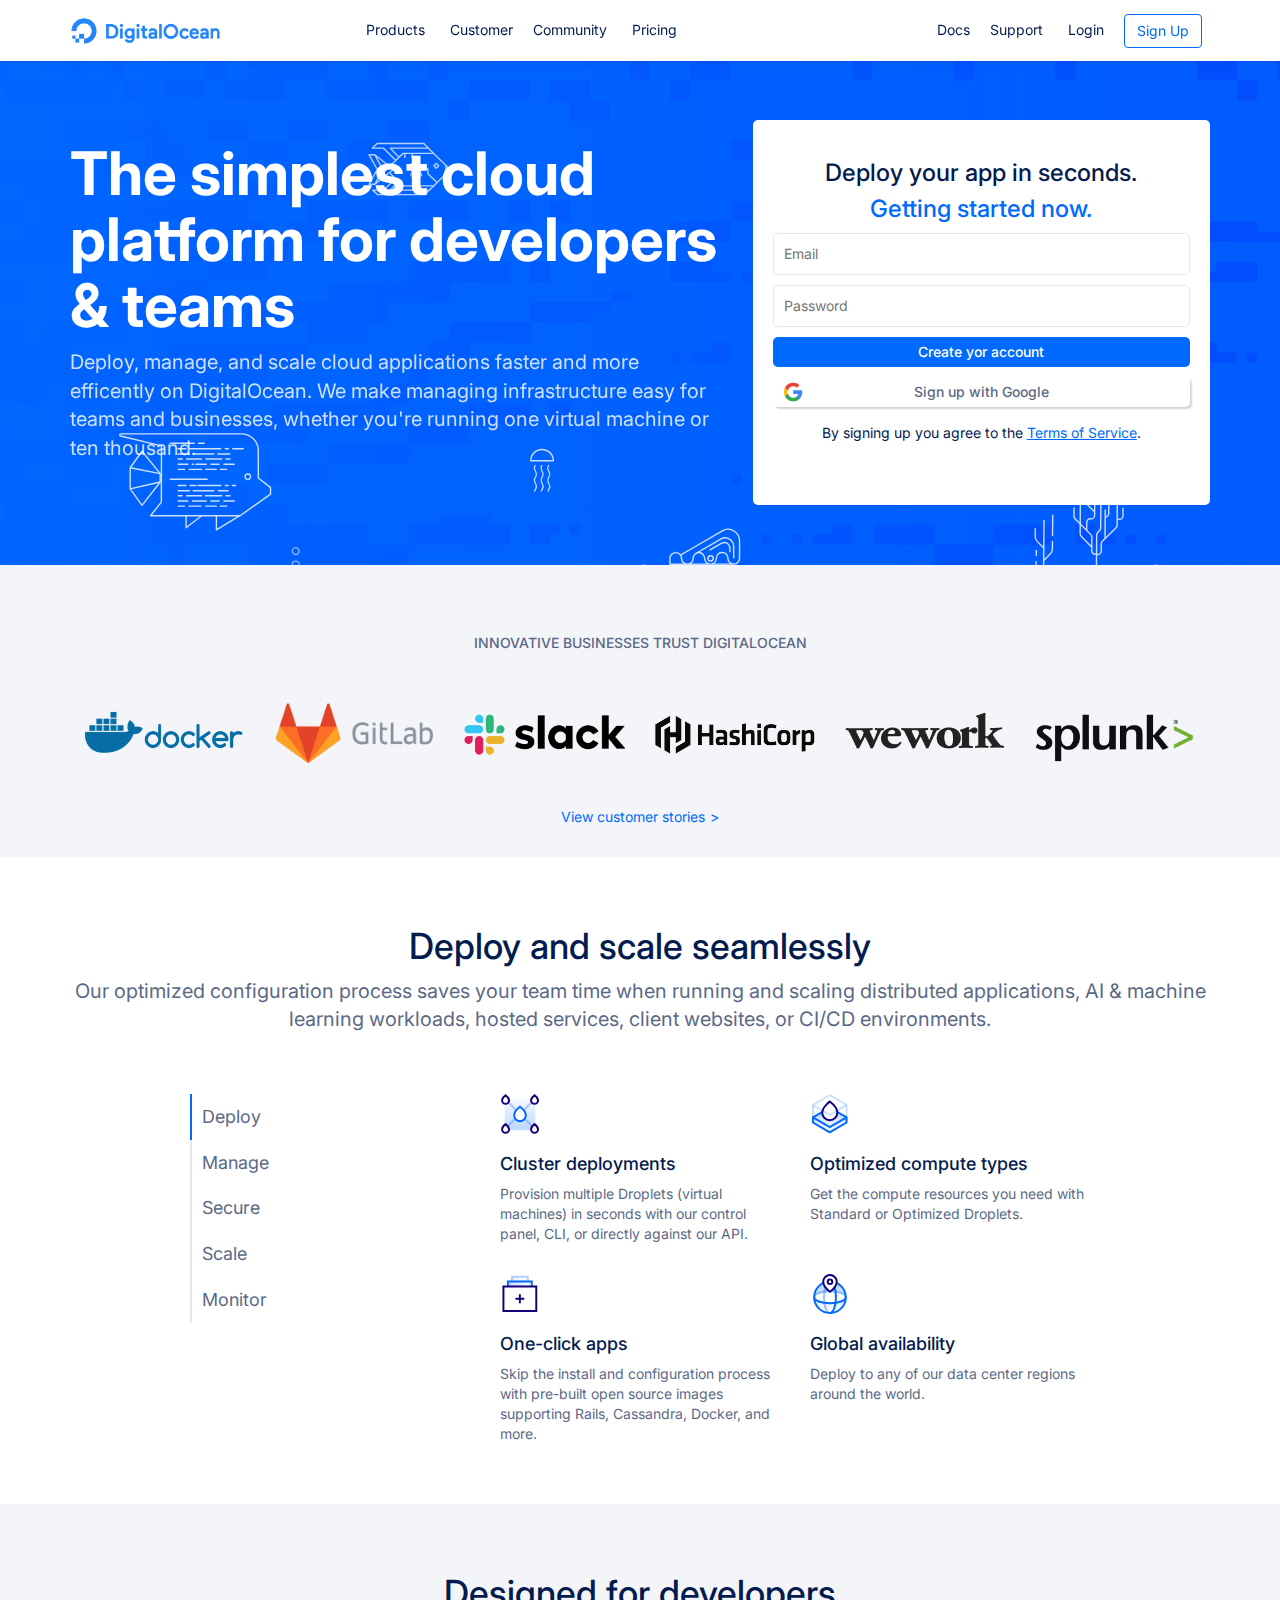
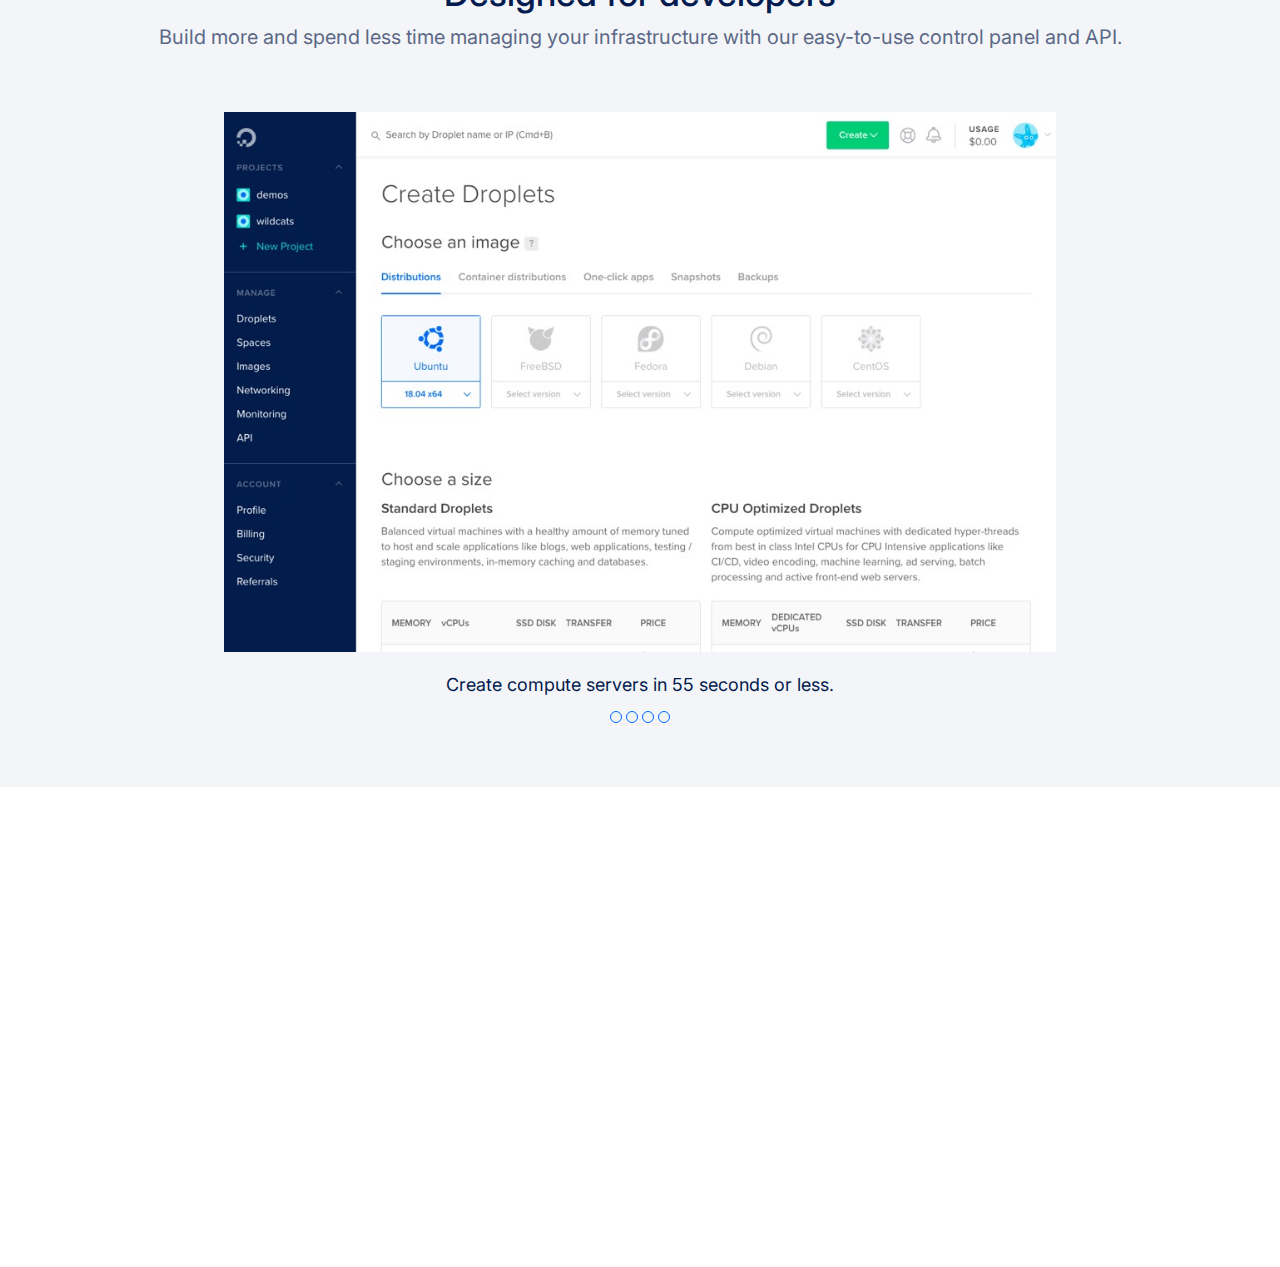
==== index.html @ 786ddce5 "preview section" ====
<!DOCTYPE html>
<html lang="en">
<head>
    <meta charset="UTF-8">
    <meta name="viewport" content="width=device-width, initial-scale=1.0">
    <title>DigitalOcean</title>
    <!-- google font -->
    <link rel="preconnect" href="https://fonts.gstatic.com">
    <link href="https://fonts.googleapis.com/css2?family=Inter:wght@300;400;500;700&display=swap" rel="stylesheet">
    <!-- /google font -->

    <!-- fontawesome -->
    <link rel="stylesheet" href="https://cdnjs.cloudflare.com/ajax/libs/font-awesome/5.15.2/css/all.min.css" integrity="sha512-HK5fgLBL+xu6dm/Ii3z4xhlSUyZgTT9tuc/hSrtw6uzJOvgRr2a9jyxxT1ely+B+xFAmJKVSTbpM/CuL7qxO8w==" crossorigin="anonymous" />
    <!-- /fontawesome -->

    <!-- bootstrap -->
    <link rel="stylesheet" href="https://maxcdn.bootstrapcdn.com/bootstrap/3.3.7/css/bootstrap.min.css" integrity="sha384-BVYiiSIFeK1dGmJRAkycuHAHRg32OmUcww7on3RYdg4Va+PmSTsz/K68vbdEjh4u" crossorigin="anonymous">
    <!-- /bootstrap -->

    <!-- style -->
    <link rel="stylesheet" href="css/style.css">
    <!-- /style -->
</head>
<body >
    <header>
        <div class="container">
            <div class="row">
                <!-- header logo -->
                <div class="col-xs-6 col-md-3">
                    <a href="#"><img id="header__logo" src="img/logo.png" alt="DigitalOcean Logo"></a>
                </div>
                <!-- /header logo -->
                <!-- header__nav--right -->
                <div class="col-xs-6 col-md-9 clearfix">
                    <div class="header__r--r">
                        <nav class="header__nav">
                            <ul class="list-inline">
                                <li><a href="#">Products<i class="fas fa-chevron-down"></i></a></li>
                                <li><a href="#">Customer</a></li>
                                <li><a href="#">Community<i class="fas fa-chevron-down"></i></a></li>
                                <li><a href="#">Pricing</a></li>
                            </ul>
                        </nav>
                    </div>
                    <!-- /header__nav--right--left -->
                    <!-- header__nav--right--right -->
                    <div class="header__r--l">
                        <nav class="header__nav">
                            <ul class="list-inline">
                                <li><a href="#">Docs</a></li>
                                <li><a href="#">Support<i class="fas fa-chevron-down"></i></a></li>
                                <li><a href="#">Login</a></li>
                                <li><a href="#" class="btn btn--bordered">Sign Up</a></li>
                            </ul>
                        </nav>
                        <button id="btn--menu" class="btn btn--bordered"><i class="fas fa-bars"></i></button>
                    </div>
                    <!-- /header__nav--right--right -->
                    
                </div>
            </div>
        </div>

    </header>

    <main>
        <section id="hero">
            <div class="container">
                <div class="row">
                    <div class="col-xs-12 col-sm-7">
                        <div class="hero__heading">
                            <h1>The simplest cloud platform for developers & teams</h1>
                            <p>Deploy, manage, and scale cloud applications faster and more efficently on DigitalOcean. We make managing infrastructure easy for teams and businesses, whether you're running one virtual machine or ten thousand.</p>
                        </div>
                    </div>
                    <div class="col-xs-12 col-sm-5">
                        <div class="login__box text-center">
                            <h3>Deploy your app in seconds.</h3>
                            <h3 class="color--secondary">Getting started now.</h3>
                            <form class="login__form">
                                <div class="form-group">
                                    <label for="email" class="sr-only">Insert your email</label>
                                    <input type="email" id="email" placeholder="Email" class="login__text">
                                </div>
                                <div class="form-group">
                                    <label for="password" class="sr-only">Insert your password</label>
                                    <input type="password" id="password" placeholder="Password" class="login__text">
                                </div>
                                <div class="form-group">
                                    <label for="create-account" class="sr-only">Create yor account</label>
                                    <input type="submit" id="create-account" value="Create yor account" class="login__btn btn--primary">
                                </div>
                                <div class="form-group">
                                    <label for="sso-google" class="sr-only">Sign up with Google</label>
                                    <input type="button" id="sso-google" value="Sign up with Google" class="login__btn">
                                </div>
                            </form>
                            <p><small>By signing up you agree to the <a href="">Terms of Service</a>.</small></p>
                        </div>

                    </div>
                </div>
            </div>

        </section>
        <section id="partners" class="bg--secondary">
            <div class="container">
                <div class="row">
                    <div class="col-xs-12 text-center">
                        <h5>innovative businesses trust DigitalOcean</h5>
                        <img class="partners__logo" src="img/partner/docker.svg" alt="Docker Partner Logo">
                        <img class="partners__logo" src="img/partner/gitlab.svg" alt="GitLab Partner Logo">
                        <img class="partners__logo" src="img/partner/slack.svg" alt="Slack Partner Logo">
                        <img class="partners__logo" src="img/partner/hashicorp.svg" alt="HashiCorp Partner Logo">
                        <img class="partners__logo" src="img/partner/wework.svg" alt="WeWork Partner Logo">
                        <img class="partners__logo" src="img/partner/splunk.svg" alt="Splunk Partner Logo">
                        <a class="link--arrow" href="#">View customer stories</a>
                    </div>
                </div>
            </div>

        </section>
        <section id="feat1">
            <div class="container">
                <div class="row">
                    <!-- feat1_heading -->
                    <div class="col-xs-12">
                        <h2>Deploy and scale seamlessly</h2>
                        <p>Our optimized configuration process saves your team time when running and scaling distributed applications, AI & machine learning workloads, hosted services, client websites, or CI/CD environments.</p>
                    </div>
                    <!-- /feat1_heading -->
                    <div class="col-xs-12">
                        <!-- container__small -->
                        <div class="container__small">
                            <div class="row">
                                <!-- feat__list -->
                                <div class="col-xs-12 col-sm-4">
                                    <div class="feat__nav mg__b--30">
                                        <button class="feat__nav__btn active">Deploy</button>
                                        <button class="feat__nav__btn">Manage</button>
                                        <button class="feat__nav__btn">Secure</button>
                                        <button class="feat__nav__btn">Scale</button>
                                        <button class="feat__nav__btn">Monitor</button>
                                    </div>
                                </div>
                                <!-- /feat__list -->
                                <!-- feat__icons -->
                                <div class="col-xs-12 col-sm-8">
                                    <div class="row">
                                        <div class="col-xs-12 col-sm-6 feat__items">
                                            <img src="img/icons/cluster-deploy.svg" alt="cluster-deploy feature">
                                            <h4>Cluster deployments</h4>
                                            <p>Provision multiple Droplets (virtual machines) in seconds with our control panel, CLI, or directly against our API.</p>
                                        </div>
                                        <div class="col-xs-12 col-sm-6 feat__items">
                                            <img src="img/icons/optimized-compute.svg" alt="optimized-compute feature">
                                            <h4>Optimized compute types</h4>
                                            <p>Get the compute resources you need with Standard or Optimized Droplets.</p>
                                        </div>
                                    </div>
                                    <div class="row">
                                        <div class="col-xs-12 col-sm-6 feat__items">
                                            <img src="img/icons/one-click.svg" alt="one-click feature">
                                            <h4>One-click apps</h4>
                                            <p>Skip the install and configuration process with pre-built open source images supporting Rails, Cassandra, Docker, and more.</p>
                                        </div>
                                        <div class="col-xs-12 col-sm-6 feat__items">
                                            <img src="img/icons/global.svg" alt="globe feature">
                                            <h4>Global availability</h4>
                                            <p>Deploy to any of our data center regions around the world.</p>
                                        </div>
                                       
                                    </div>
                                </div>
                                <!-- /feat__icons -->
                            </div>
                        </div>
                        <!-- /container__small -->
                    </div>
                </div>
            </div>
        </section>
        <section id="preview" class="bg--secondary">
            <div class="container">
                <div class="row">
                    <div class="col-xs-12">
                        <h2>Designed for developers</h2>
                        <p>Build more and spend less time managing your infrastructure with our easy-to-use control panel and API.</p>
                    </div>
                </div>
                <div class="row carousel text-center">
                    <div class="col-xs-offset-1 col-xs-10">
                        <button class="carousel__arrow"><i class="fas fa-chevron-left"></i></button>
                        <div class="carousel__wrapper">
                            <img src="img/screenshot-create-droplet-12336b41.jpg" alt="">
                            <p>Create compute servers in 55 seconds or less.</p>
                        </div>
                        <button class="carousel__arrow"><i class="fas fa-chevron-right"></i></button>
                    </div>
                    <div class="col-xs-12">
                        <button class="carousel__bullet btn--bordered"></button>
                        <button class="carousel__bullet btn--bordered"></button>
                        <button class="carousel__bullet btn--bordered"></button>
                        <button class="carousel__bullet btn--bordered"></button>
                    </div>
                </div>
            </div>

        </section>
        <section id="feat2">

        </section>
        <section id="where">

        </section> 
        <section id="reviews">

        </section> 
        <section id="get-started">

        </section> 
    </main>
    <footer>
        <!-- footer left -->
        <!-- footer right -->
    </footer>
</body>
</html>
---- css/style.css ----
body {
    font-family: 'Inter', sans-serif;    padding-top: 60px;
}

.debug * {
    background-color: rgba(255, 0, 0, 0.1);
}

/* mix */
.list-inline {
    margin-bottom: 0;
}
.color--secondary {
    color: #006aff;
}

.bg--secondary {
    background-color: #f3f5f9;
}

.container__small {
    max-width: 900px;
    margin: 0 auto;
}

/* /mix */

/* helper class */
.mg__b--30 {
    margin-bottom: 30px;
}
/* /helper class */


/* typo */
h1 {
    color: #fff;
    font-size: 40px;
    font-weight: 700;
}
h2, h3, h4 {
    color: #031b4e;
    margin: 10px 0;
}
h2 {
    text-align: center;
    font-weight: 500;
    font-size: 36px;
}
h3, h4 {
    font-weight: 500;
}
h4 {

}
h5 {
    color: #5b6987;
    text-transform: uppercase;
    font-weight: 500;
    font-size: 14px;
    text-align: center;
}
p {
    font-size: 20px;
    color: #5b6987;
    font-weight: 400;
    margin-bottom: 30px;
}

p > small {
    color: #031b4e;
    font-size: 14px;
}

h2 + p {
    margin-bottom: 60px;
    text-align: center;
}
/* /typo */

/* buttons */
.btn--bordered, .header__nav .btn--bordered {
    background-color: #fff;
    border: 1px solid #006aff;
    color: #006aff;
}
.btn { 
    background-color: #fff;
}
.btn--bordered:hover, 
.header__nav .btn--bordered:hover,
.btn--primary {
    background-color: #006aff;
    color: #fff;
}

button:focus {
    outline: none;
}
/* buttons */


/* header */
header {
    line-height: 60px;
    position: fixed;
    top: 0;
    right: 0;
    left: 0;
    background-color: #fff;
    box-shadow: 0px 2px 4px rgba(3, 27, 78, 0.1);
    z-index: 999;
}

#header__logo {
    max-height: 28px;
}

.header__r--r {
    float: left;
}
.header__r--l {
    float: right;
}

.header__nav {
    display: none;
}
.header__nav li {
    margin: 0 3px;
}

.header__nav a {
    color: #031b4e;
}
.header__nav a:hover {
    color: #006aff;
    text-decoration: none;
}

.header__nav a i {
    padding-left: 5px;
    font-size: 10px;
}

#btn--menu {
    border: none;
}

/* header responsive */
/* ---- from medium devices / desktops ----  */
@media screen and (min-width:992px) {
    .header__nav {
        display: block;
    }

    #btn--menu {
        display: none;
    } 
}
/* /---- from medium devices / desktops ----  */
/* /header responsive */
/* header */

/* main */
section {
    padding: 60px 0;
}

section a, section a:hover {
    color: #006aff;

}

section a:hover {
    text-decoration: none;
    border-bottom: 1px solid #006aff;
}

a.link--arrow:after {
    content: ">";
    padding-left: 5px;
}


/* hero */
#hero {
    background-image: url("../img/bg-hero.svg");
    width: 100%;
    background-size: cover;
    background-repeat: no-repeat;
    background-position: 65%;
}

/* hero__heading */
.hero__heading p {
    color: #fff;
    opacity: .8;
}
/* /hero__heading */
/* login form */
.login__box {
    background-color: #fff;
    border-radius: 5px;
    padding: 30px 20px;
}

.login__box h3 span {
    color: #006aff;
    padding-top: 20px;
}

.login__form .form-group {
    margin-bottom: 10px;
}

.login__form input {
    width: 100%;
    border-radius: 5px;
}
.login__text {
    border: 1px solid #e5e8ed;
    padding: 10px;
}
.login__btn {
    padding: 5px 10px;
    border: none;
    font-weight: 500;
}

#sso-google {
    box-shadow: 2px 2px 2px #d3d3d3;
    background-color: #fff;
    color: #5b6987;
    background-image: url("../img/google-icon.png");
    background-size: 20px;
    background-repeat: no-repeat;
    background-position: 10px;
}
.login__box p {
    color: #031b4e;
}
.login__box a {
    text-decoration: underline;
}
/* login form */

/* hero responsive */
/* ---- from small devices / tablets ----  */
@media screen and (min-width:768px) {
    #hero {
        background-position: 67%;
    }
}
/* /---- from small devices / tablets ----  */

/* ---- from medium devices / desktops ----  */
@media screen and (min-width:992px) {
    h1 {
        font-size: 60px;
    }

    #hero {
        background-position: center;
    }
}
/* /---- from medium devices / desktops ----  */
/* /hero responsive */
/* /hero */

/* partners */
#partners {
    padding-bottom: 30px;
}

.partners__logo {
    margin: 10px;
}

/* partners responsive */
/* ---- from extra-small devices / smartphone ----  */
@media screen and (max-width:768px) {
    .partners__logo {
        width: calc((100% / 2) - 24px);
    }
}
/* /---- from extra-small devices / smartphone ----  */

/* ---- from small devices / tablets ----  */
@media screen and (min-width:768px) {
    .partners__logo {
        width: calc((100% / 3) - 24px);
    }
}
/* /---- from small devices / tablets ----  */

/* ---- from medium devices / desktops ----  */
@media screen and (min-width:992px) {
    .partners__logo {
        width: calc((100% / 6) - 24px);
    }
}
/* /---- from medium devices / desktops ----  */
/* /partners responsive */
/* /partners */

/* feat1 */
#feat1 {
    padding-bottom: 30px;
}
.feat__nav__btn  {
   display: block;
   border: none;
   border-left: 2px solid #e5e8ed;
   color: #5b6987;
   padding: 10px 10px;
   font-size: 18px;
   background-color: #fff;
}

.feat__nav__btn:focus {
    outline: none;
}
.feat__nav__btn:hover, 
.feat__nav__btn:active,
.feat__nav__btn.active {
    border-color: #006aff;
    border-width: 2px;
}

.feat__items img {
    height: 40px;
    margin-bottom: 10px;
}
.feat__items p {
    font-size: 14px;
}
/* /feat1 */

/* preview */
.carousel__wrapper {
    display: inline-block;
    vertical-align: middle;
}
.carousel__arrow:hover {
    opacity: 1;
}

.carousel__wrapper {
    width: 100%;
}
.carousel__wrapper img {
    max-height: 540px;
    max-width: 100%;
    margin-bottom: 20px;
}
.carousel__wrapper p {
    color: #031b4e;
    font-size: 16px;
    margin-bottom: 10px;
}


.carousel__arrow {
    display: none;
    width: 30px;
    padding: 0;
    font-size: 30px;
    border: none;
    color: #031b4e;
    background-color: transparent;
    opacity: .6;
}

.carousel__bullet {
    width: 12px;
    height: 12px;
    border-radius: 50%;
    padding: 0;
    background-color: transparent;
}

/* preview responsive */
/* ---- from small devices / tablets ----  */
@media screen and (min-width:768px) {
    .carousel__arrow {
        display: inline-block;
    }

    .carousel__wrapper {
        padding: 0 20px;
        width: calc(100% - 68px);
    }
    .carousel__wrapper p {
        font-size: 18px;
    }
    
}
/* /---- from small devices / tablets ----  */
/* /preview responsive */



/* /preview */











/* /main */
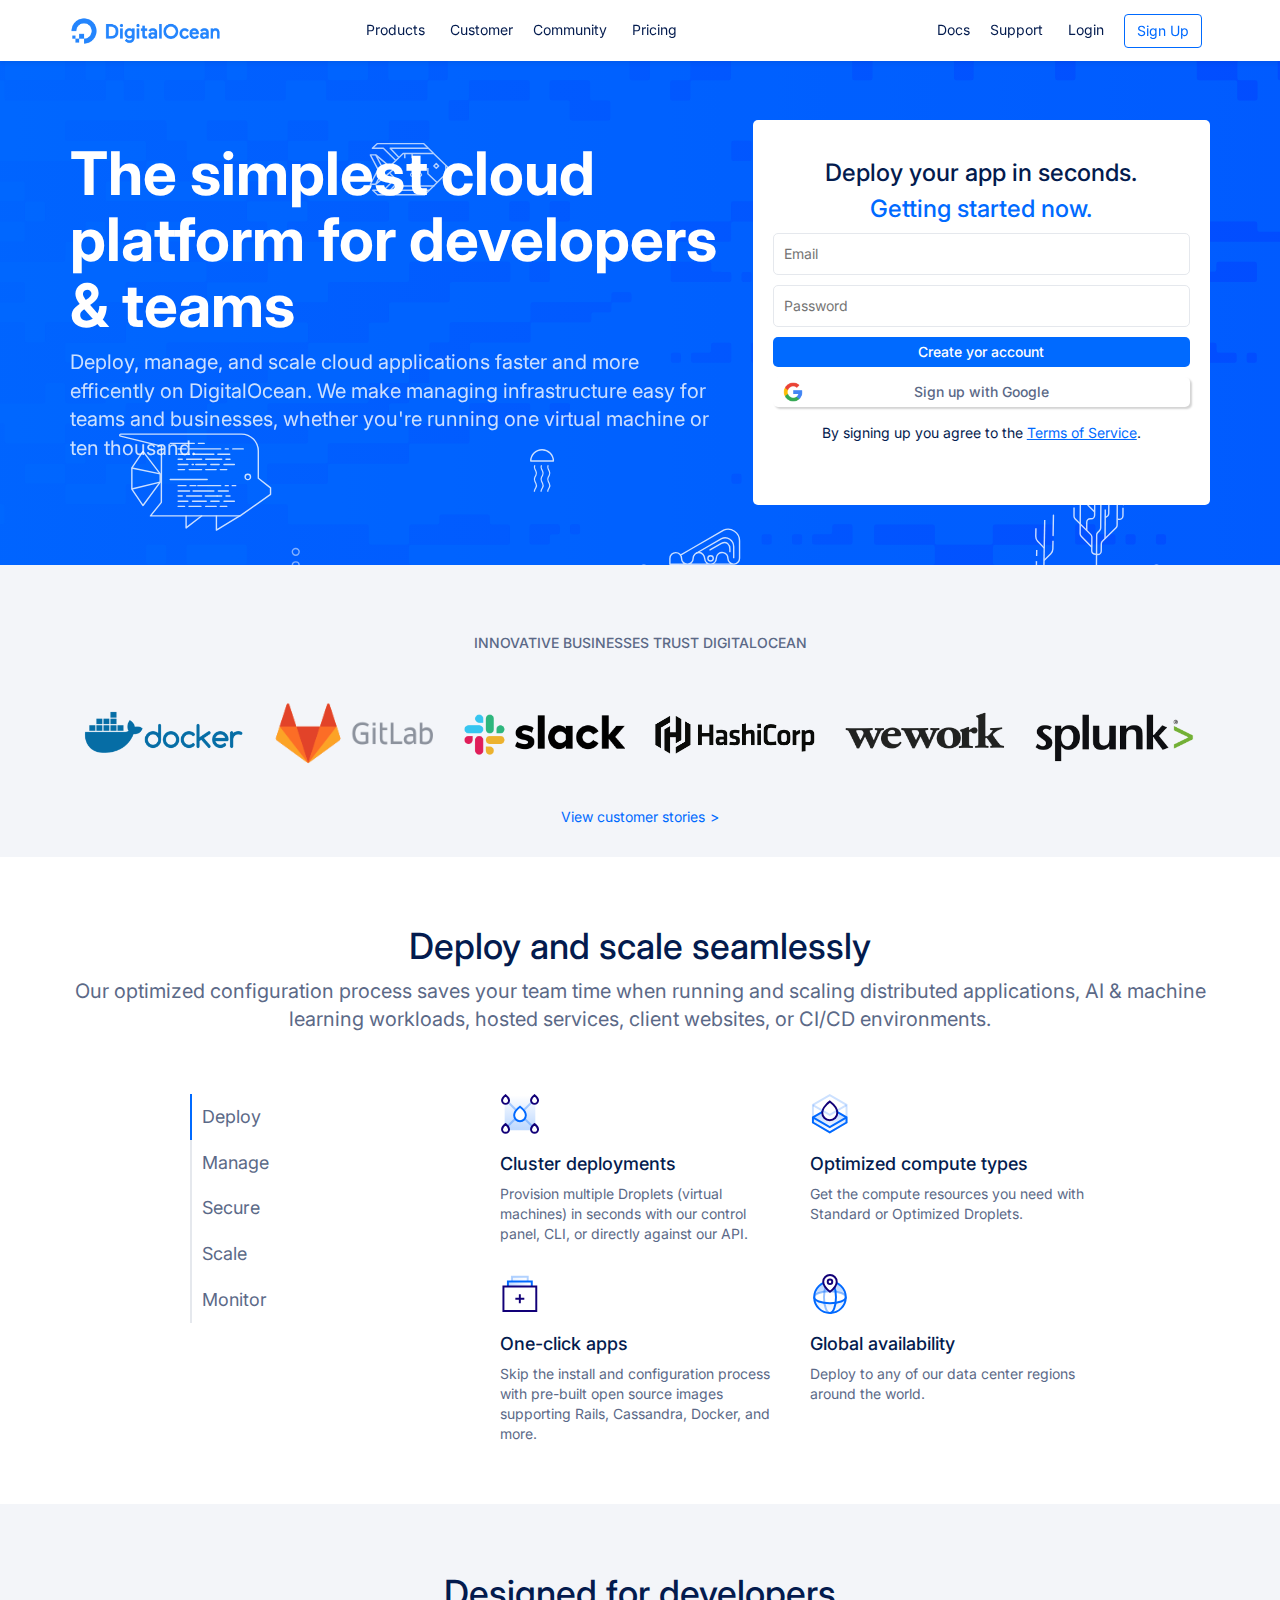
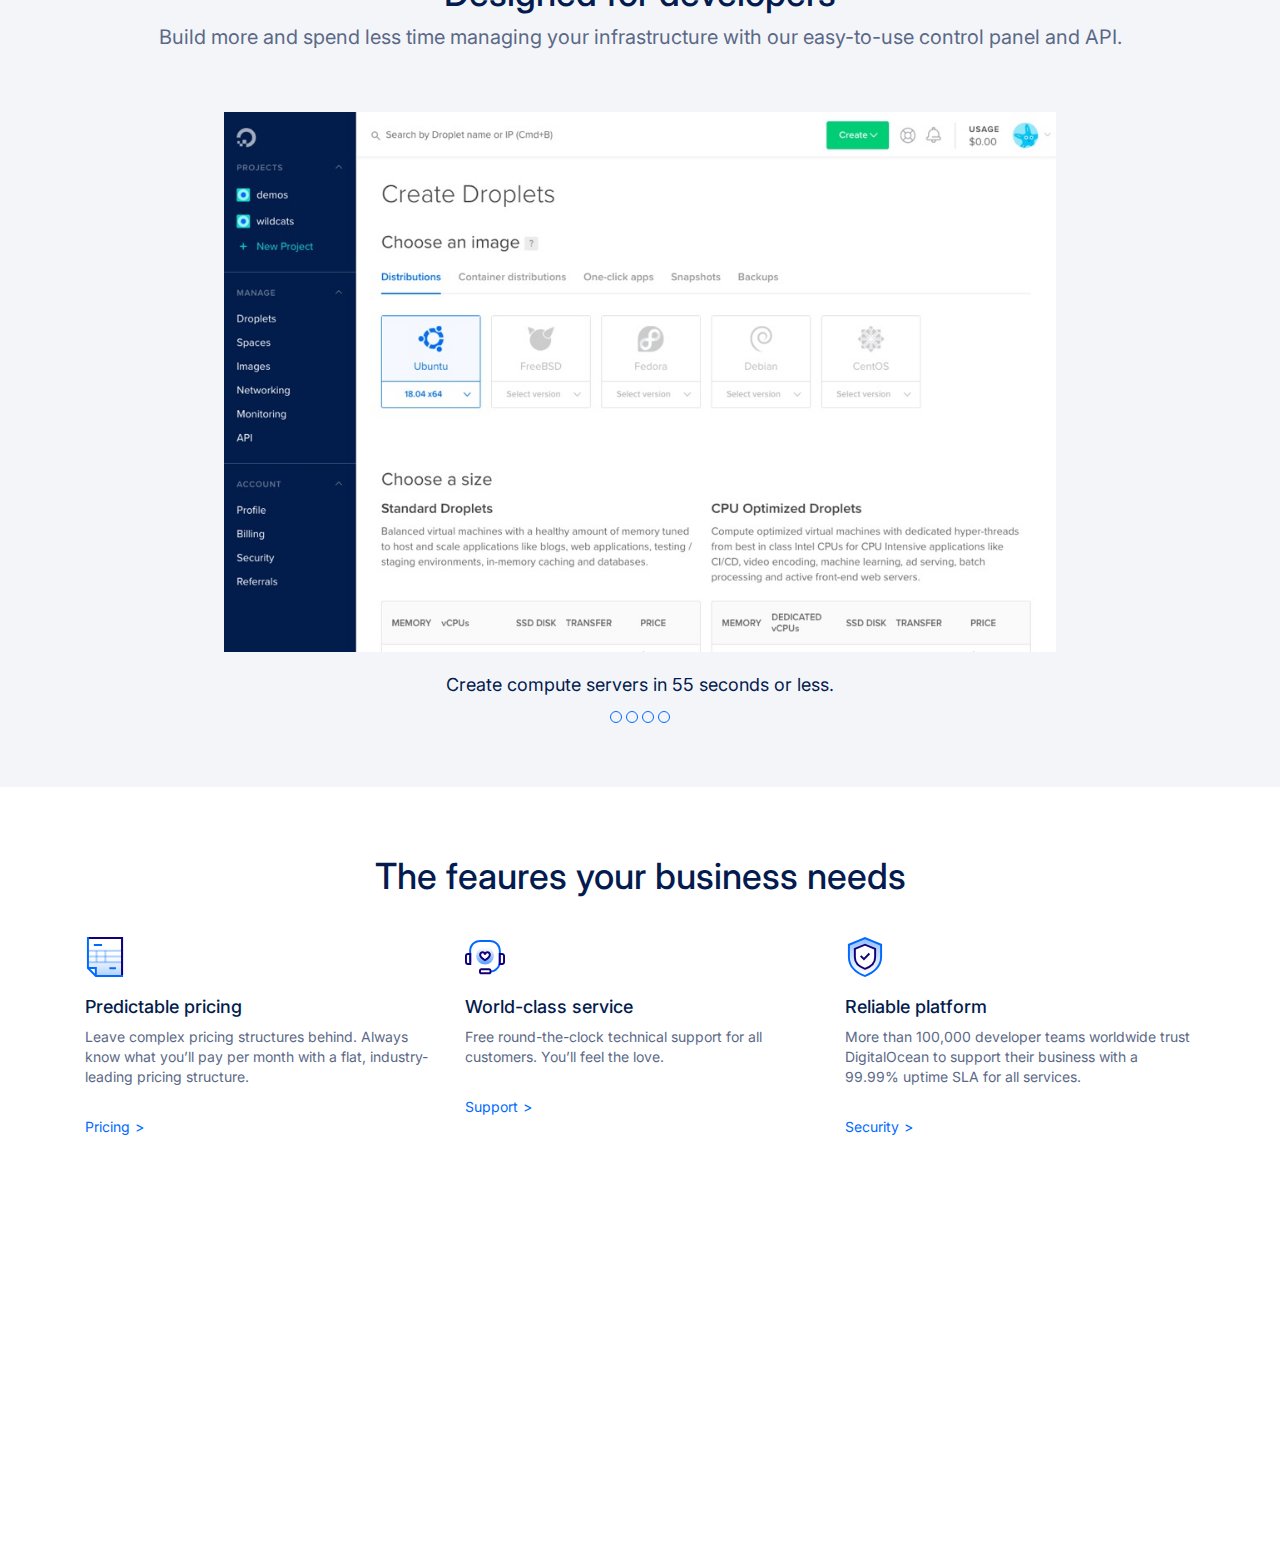
==== commit 0efc95c1: "feat2 section" ====
--- a/index.html
+++ b/index.html
@@ -207,7 +207,33 @@
             </div>
 
         </section>
-        <section id="feat2">
+        <section id="feat2" class="">
+            <div class="container">
+                <div class="row">
+                    <div class="col-xs-12">
+                        <h2>The feaures your business needs</h2>
+                        <div class="col-xs-12 col-sm-4 feat__items">
+                            <img src="img/icons/pred-pricing.svg" alt="predictable pricing feature">
+                            <h4>Predictable pricing</h4>
+                            <p>Leave complex pricing structures behind. Always know what you’ll pay per month with a flat, industry-leading pricing structure.</p>
+                            <a class="link--arrow" href="#">Pricing</a>
+                        </div>
+                        <div class="col-xs-12 col-sm-4 feat__items">
+                            <img src="img/icons/world-class.svg" alt="world class feature">
+                            <h4>World-class service</h4>
+                            <p>Free round-the-clock technical support for all customers. You’ll feel the love.</p>
+                            <a class="link--arrow" href="#">Support</a>
+                        </div>
+                        <div class="col-xs-12 col-sm-4 feat__items">
+                            <img src="img/icons/reliable-platform.svg" alt="reliable-platform feature">
+                            <h4>Reliable platform</h4>
+                            <p>More than 100,000 developer teams worldwide trust DigitalOcean to support their business with a 99.99% uptime SLA for all services.</p>
+                            <a class="link--arrow" href="#">Security</a>
+                        </div>
+                        
+                    </div>
+                </div>
+            </div>
 
         </section>
         <section id="where">
--- a/css/style.css
+++ b/css/style.css
@@ -394,15 +394,18 @@
     .carousel__wrapper p {
         font-size: 18px;
     }
-    
 }
 /* /---- from small devices / tablets ----  */
 /* /preview responsive */
-
-
-
 /* /preview */
 
+/* feat2 */
+#feat2 .feat__items {
+    margin-top: 30px;
+}
+/* /feat2 */
+
+
 
 
 
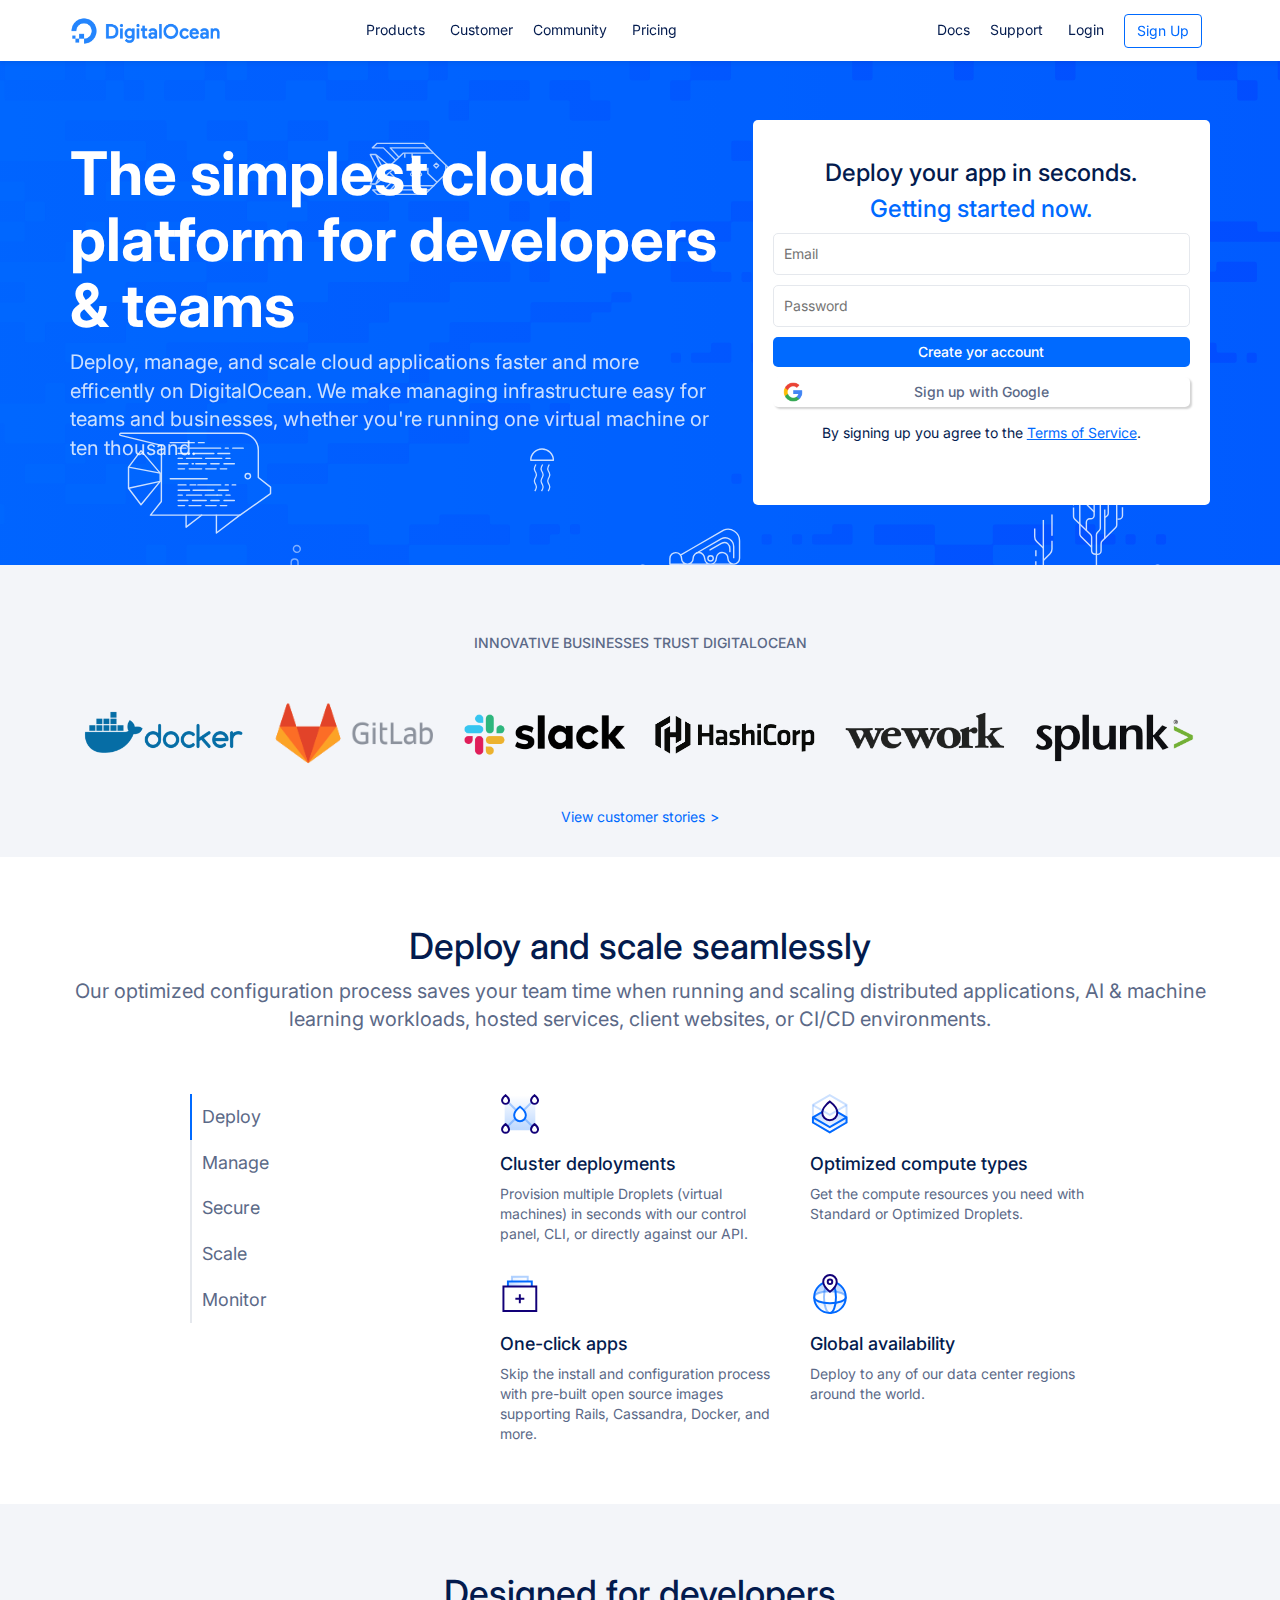
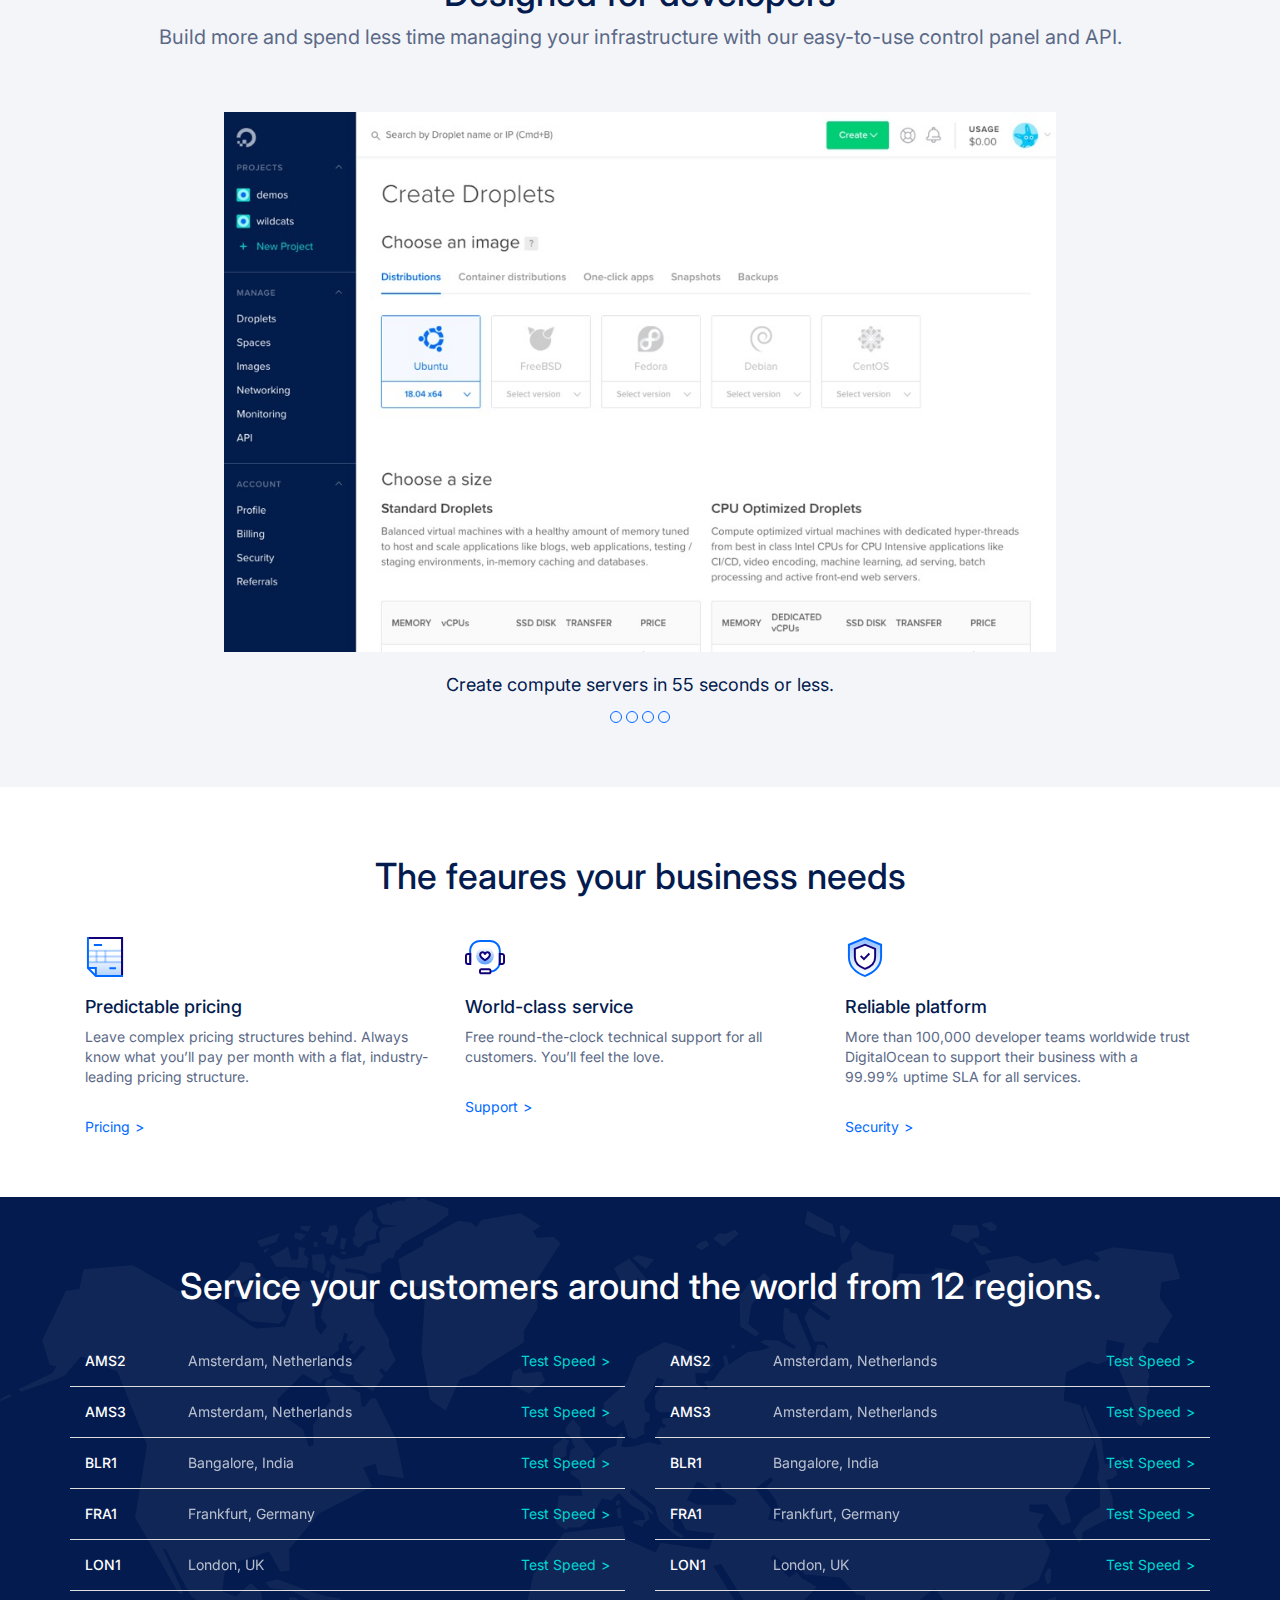
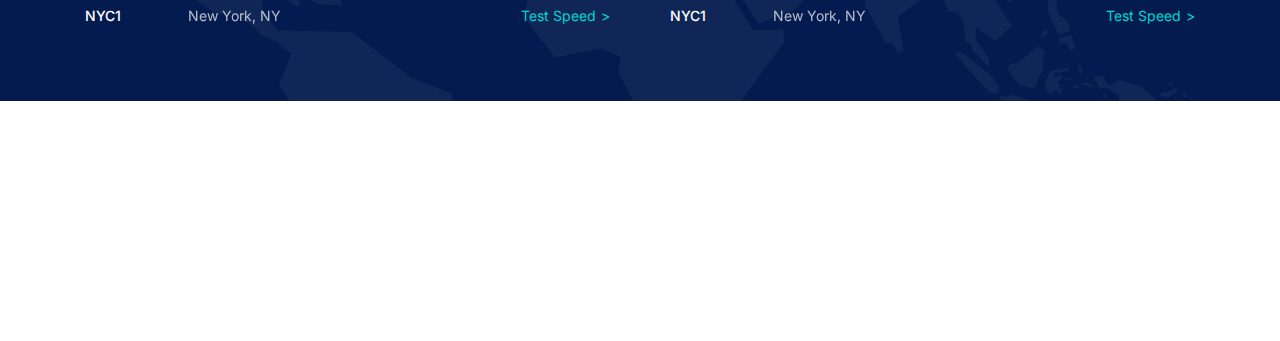
==== commit db2749d4: "where section" ====
--- a/index.html
+++ b/index.html
@@ -207,7 +207,7 @@
             </div>
 
         </section>
-        <section id="feat2" class="">
+        <section id="feat2">
             <div class="container">
                 <div class="row">
                     <div class="col-xs-12">
@@ -236,7 +236,82 @@
             </div>
 
         </section>
-        <section id="where">
+        <section id="where" class="bg--primary">
+            <div class="container">
+                <div class="row">
+                    <div class="col-xs-12">
+                        <h2 class="mg__b--30">Service your customers around the world from 12 regions.</h2>
+                    </div>
+                    <div class="col-xs-12 col-sm-offset-1 col-sm-10 col-md-offset-0 col-md-6">
+                        <table class="table table--left">
+                            <tr>
+                                <td>AMS2</td>
+                                <td>Amsterdam, Netherlands</td>
+                                <td><a href="#" class="link--arrow">Test Speed</a></td>
+                            </tr>
+                            <tr>
+                                <td>AMS3</td>
+                                <td>Amsterdam, Netherlands</td>
+                                <td><a href="#" class="link--arrow">Test Speed</a></td>
+                            </tr>
+                            <tr>
+                                <td>BLR1</td>
+                                <td>Bangalore, India</td>
+                                <td><a href="#" class="link--arrow">Test Speed</a></td>
+                            </tr>
+                            <tr>
+                                <td>FRA1</td>
+                                <td>Frankfurt, Germany</td>
+                                <td><a href="#" class="link--arrow">Test Speed</a></td>
+                            </tr>
+                            <tr>
+                                <td>LON1</td>
+                                <td>London, UK</td>
+                                <td><a href="#" class="link--arrow">Test Speed</a></td>
+                            </tr>
+                            <tr>
+                                <td>NYC1</td>
+                                <td>New York, NY</td>
+                                <td><a href="#" class="link--arrow">Test Speed</a></td>
+                            </tr>
+                        </table>
+                    </div>
+                    <div class="col-xs-12 col-sm-offset-1 col-sm-10 col-md-offset-0 col-md-6">
+                        <table class="table">
+                            <tr>
+                                <td>AMS2</td>
+                                <td>Amsterdam, Netherlands</td>
+                                <td><a href="#" class="link--arrow">Test Speed</a></td>
+                            </tr>
+                            <tr>
+                                <td>AMS3</td>
+                                <td>Amsterdam, Netherlands</td>
+                                <td><a href="#" class="link--arrow">Test Speed</a></td>
+                            </tr>
+                            <tr>
+                                <td>BLR1</td>
+                                <td>Bangalore, India</td>
+                                <td><a href="#" class="link--arrow">Test Speed</a></td>
+                            </tr>
+                            <tr>
+                                <td>FRA1</td>
+                                <td>Frankfurt, Germany</td>
+                                <td><a href="#" class="link--arrow">Test Speed</a></td>
+                            </tr>
+                            <tr>
+                                <td>LON1</td>
+                                <td>London, UK</td>
+                                <td><a href="#" class="link--arrow">Test Speed</a></td>
+                            </tr>
+                            <tr>
+                                <td>NYC1</td>
+                                <td>New York, NY</td>
+                                <td><a href="#" class="link--arrow">Test Speed</a></td>
+                            </tr>
+                        </table>
+                    </div>   
+                </div>
+            </div>
 
         </section> 
         <section id="reviews">
--- a/css/style.css
+++ b/css/style.css
@@ -14,6 +14,10 @@
     color: #006aff;
 }
 
+.bg--primary {
+    background-color: #031b4e;
+    color: #fff;
+}
 .bg--secondary {
     background-color: #f3f5f9;
 }
@@ -28,6 +32,9 @@
 /* helper class */
 .mg__b--30 {
     margin-bottom: 30px;
+}
+.mg__b--60 {
+    margin-bottom: 60px;
 }
 /* /helper class */
 
@@ -46,6 +53,9 @@
     text-align: center;
     font-weight: 500;
     font-size: 36px;
+}
+.bg--primary h2 {
+    color: #fff;
 }
 h3, h4 {
     font-weight: 500;
@@ -198,6 +208,7 @@
     opacity: .8;
 }
 /* /hero__heading */
+
 /* login form */
 .login__box {
     background-color: #fff;
@@ -405,7 +416,54 @@
 }
 /* /feat2 */
 
-
+/* where */
+#where {
+    background-image: url("../img/bg-map.svg");
+    background-size: cover;
+    background-repeat: no-repeat;
+}
+
+.table {
+    margin-bottom: 0;
+}
+.table>tbody>tr>td {
+    padding: 15px;
+}
+#where table tr:first-child > td {
+    border: none;
+}
+#where table tr td:first-child {
+    font-weight: 500;
+}
+#where table tr td:nth-child(2n) {
+    opacity: .7;
+    font-weight: 400;
+}
+#where table tr td:last-child {
+    text-align: right;
+}
+
+#where .link--arrow {
+    color: #00d7d2;
+}
+#where .link--arrow:hover {
+    border: none;
+    color: #006aff;
+}
+
+#where .table.table--left tr:last-child td {
+    border-bottom: 1px solid #ddd;
+}
+
+/* where responsive */
+/* ---- from medium devices / desktops ----  */
+@media screen and (min-width:992px) {
+    #where .table.table--left tr:last-child td {
+        border-bottom: none;
+    }
+}
+/* /---- from medium devices / desktops ----  */
+/* /where responsive */
 
 
 
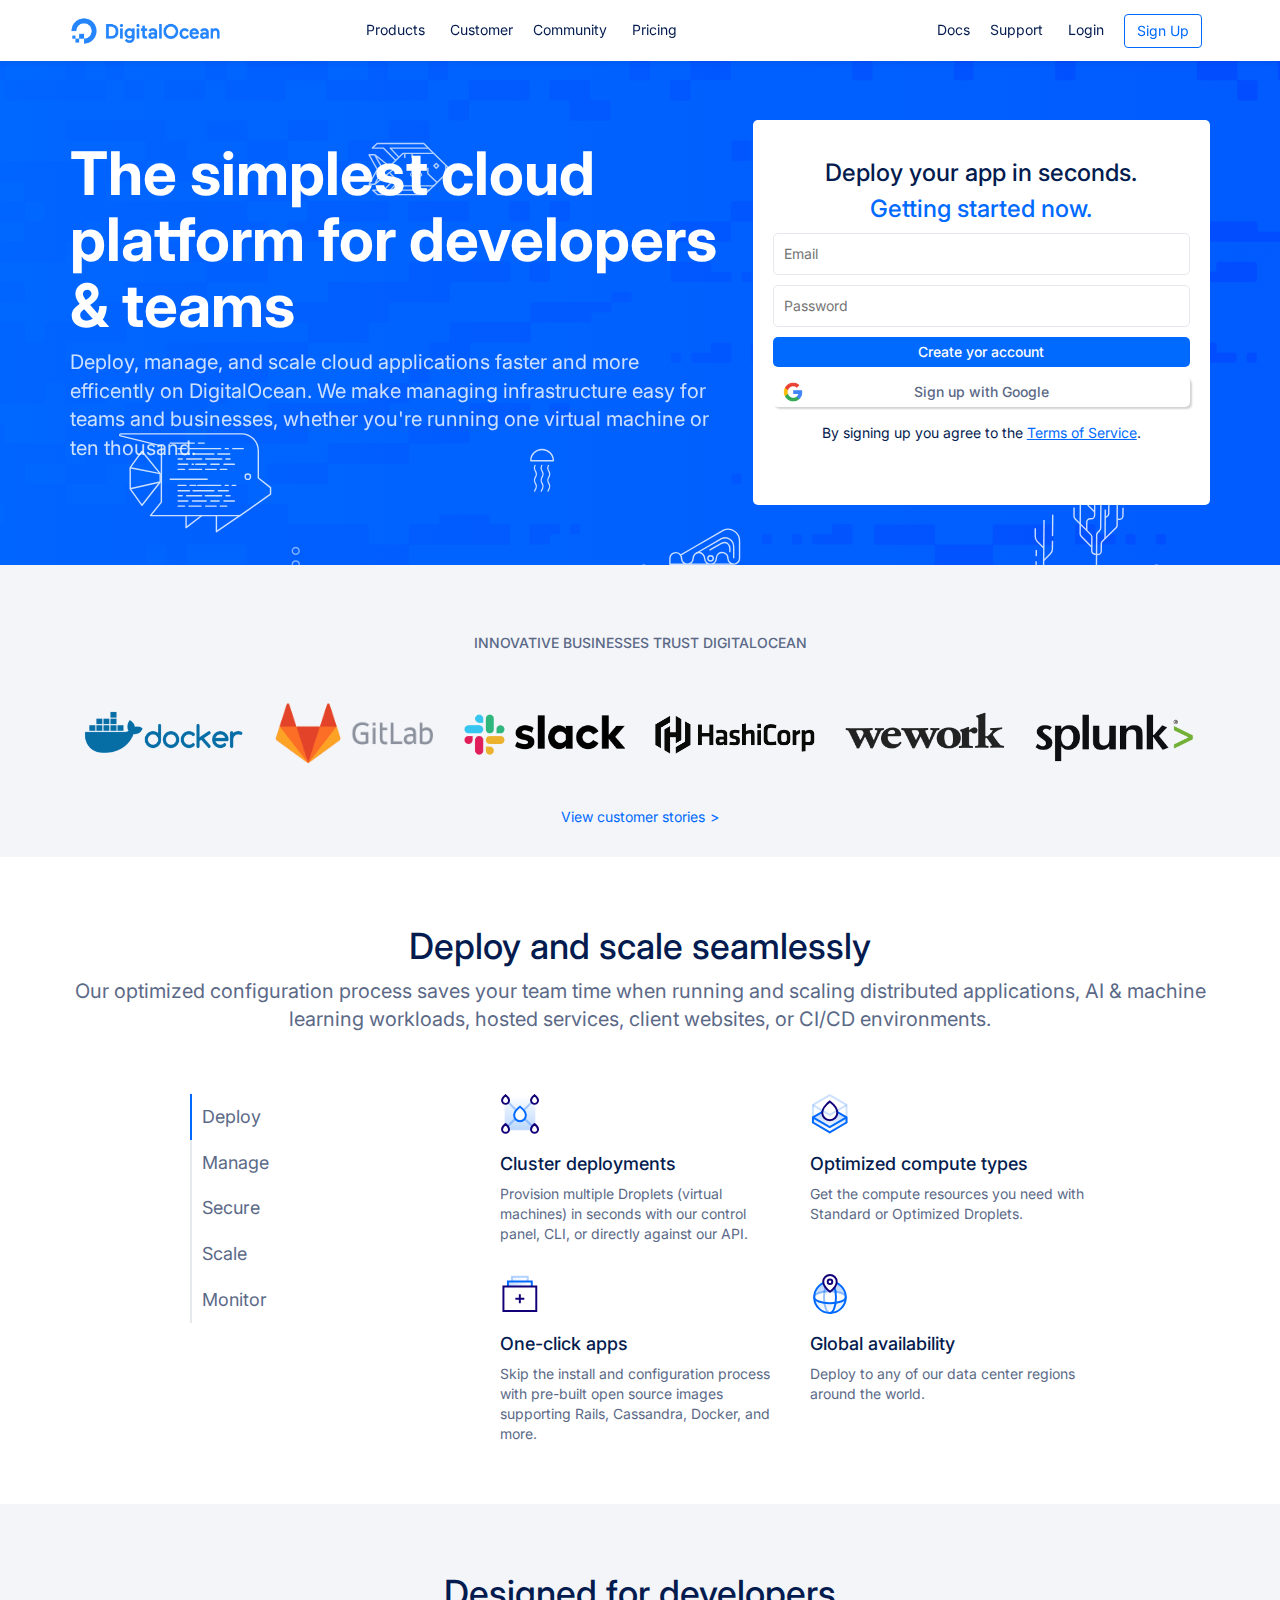
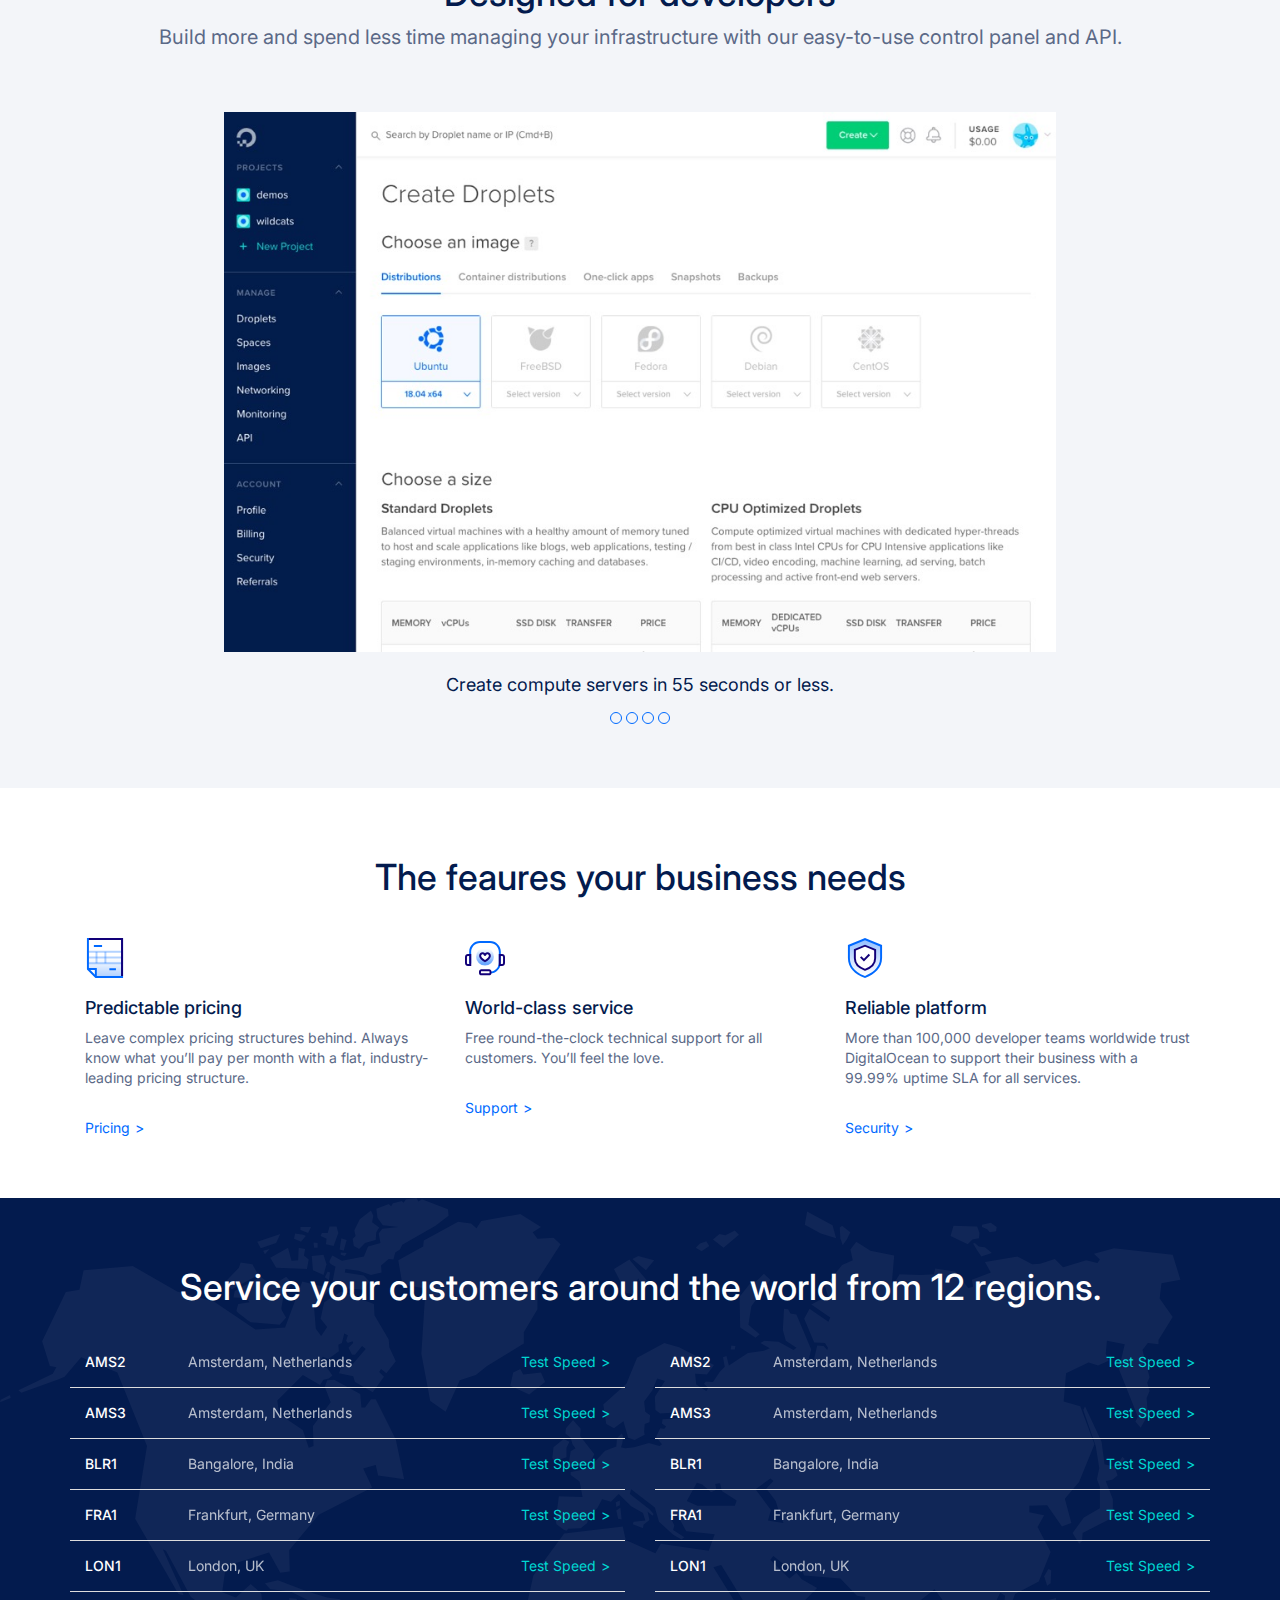
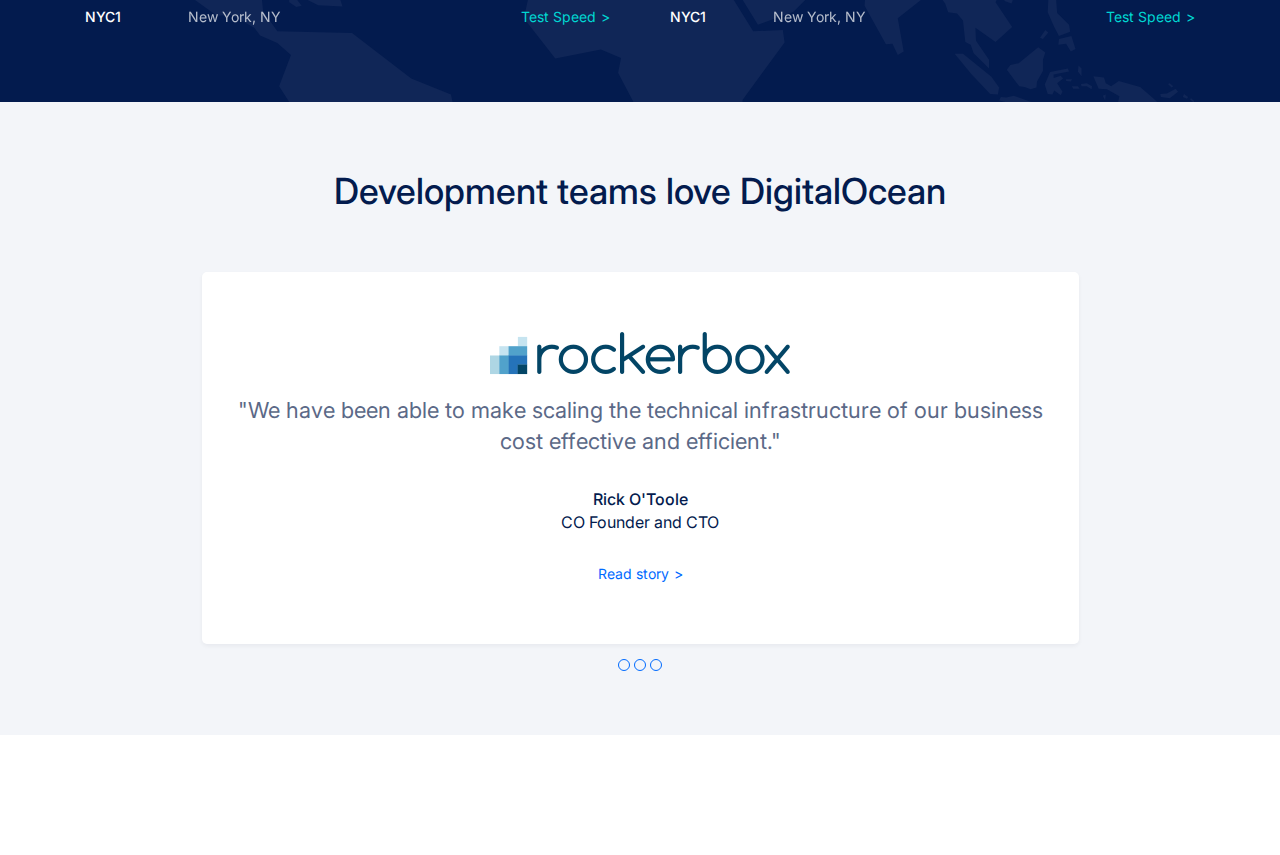
==== commit 00ae8b91: "review section + fix preview section" ====
--- a/index.html
+++ b/index.html
@@ -193,7 +193,7 @@
                         <button class="carousel__arrow"><i class="fas fa-chevron-left"></i></button>
                         <div class="carousel__wrapper">
                             <img src="img/screenshot-create-droplet-12336b41.jpg" alt="">
-                            <p>Create compute servers in 55 seconds or less.</p>
+                            <p class="carousel__img__desc">Create compute servers in 55 seconds or less.</p>
                         </div>
                         <button class="carousel__arrow"><i class="fas fa-chevron-right"></i></button>
                     </div>
@@ -314,7 +314,33 @@
             </div>
 
         </section> 
-        <section id="reviews">
+        <section id="reviews" class="bg--secondary">
+            <div class="container">
+                <div class="row">
+                    <div class="col-xs-12">
+                        <h2 class="mg__b--60">Development teams love DigitalOcean</h2>
+                    </div>
+                </div>
+                <div class="row carousel text-center">
+                    <div class="col-xs-offset-1 col-xs-10">
+                        <button class="carousel__arrow"><i class="fas fa-chevron-left"></i></button>
+                        <div class="carousel__wrapper carousel__wrapper--text">
+                            <img src="img/review/rockerbox.png" alt="rockerbox logo - reviewers">
+                            <p class="reviews__cit">"We have been able to make scaling the technical infrastructure of our business cost effective and efficient."</p>
+                            <p class="reviews__author reviews__author--name">Rick O'Toole</p>
+                            <p class="reviews__author reviews__author--role">CO Founder and CTO</p>
+                            <a href="#" class="link--arrow">Read story</a>
+                        </div>
+                        <button class="carousel__arrow"><i class="fas fa-chevron-right"></i></button>
+                    </div>
+                    <div class="col-xs-12">
+                        <button class="carousel__bullet btn--bordered"></button>
+                        <button class="carousel__bullet btn--bordered"></button>
+                        <button class="carousel__bullet btn--bordered"></button>
+                    </div>
+                </div>
+            </div>
+            
 
         </section> 
         <section id="get-started">
--- a/css/style.css
+++ b/css/style.css
@@ -365,10 +365,10 @@
     max-width: 100%;
     margin-bottom: 20px;
 }
-.carousel__wrapper p {
+.carousel__img__desc {
     color: #031b4e;
     font-size: 16px;
-    margin-bottom: 10px;
+    margin-bottom: 0;
 }
 
 
@@ -389,6 +389,7 @@
     border-radius: 50%;
     padding: 0;
     background-color: transparent;
+    margin-top: 15px;
 }
 
 /* preview responsive */
@@ -402,7 +403,7 @@
         padding: 0 20px;
         width: calc(100% - 68px);
     }
-    .carousel__wrapper p {
+    .carousel__img__desc {
         font-size: 18px;
     }
 }
@@ -464,6 +465,35 @@
 }
 /* /---- from medium devices / desktops ----  */
 /* /where responsive */
+/* /where */
+
+/* reviews */
+.carousel__wrapper--text {
+    background-color: #fff;
+    padding: 60px 30px;
+    text-align: center;
+    border-radius: 5px;
+    box-shadow: 0px 2px 4px rgb(1 14 40 / 5%);
+}
+
+#reviews .reviews__cit {
+    font-size: 22px;
+}
+
+#reviews .reviews__author {
+    color: #031b4e;
+    font-size: 16px;
+}
+
+#reviews .reviews__author--name {
+    margin-bottom: 0;
+    font-weight: 500;
+}
+
+
+
+/* /reviews */
+
 
 
 
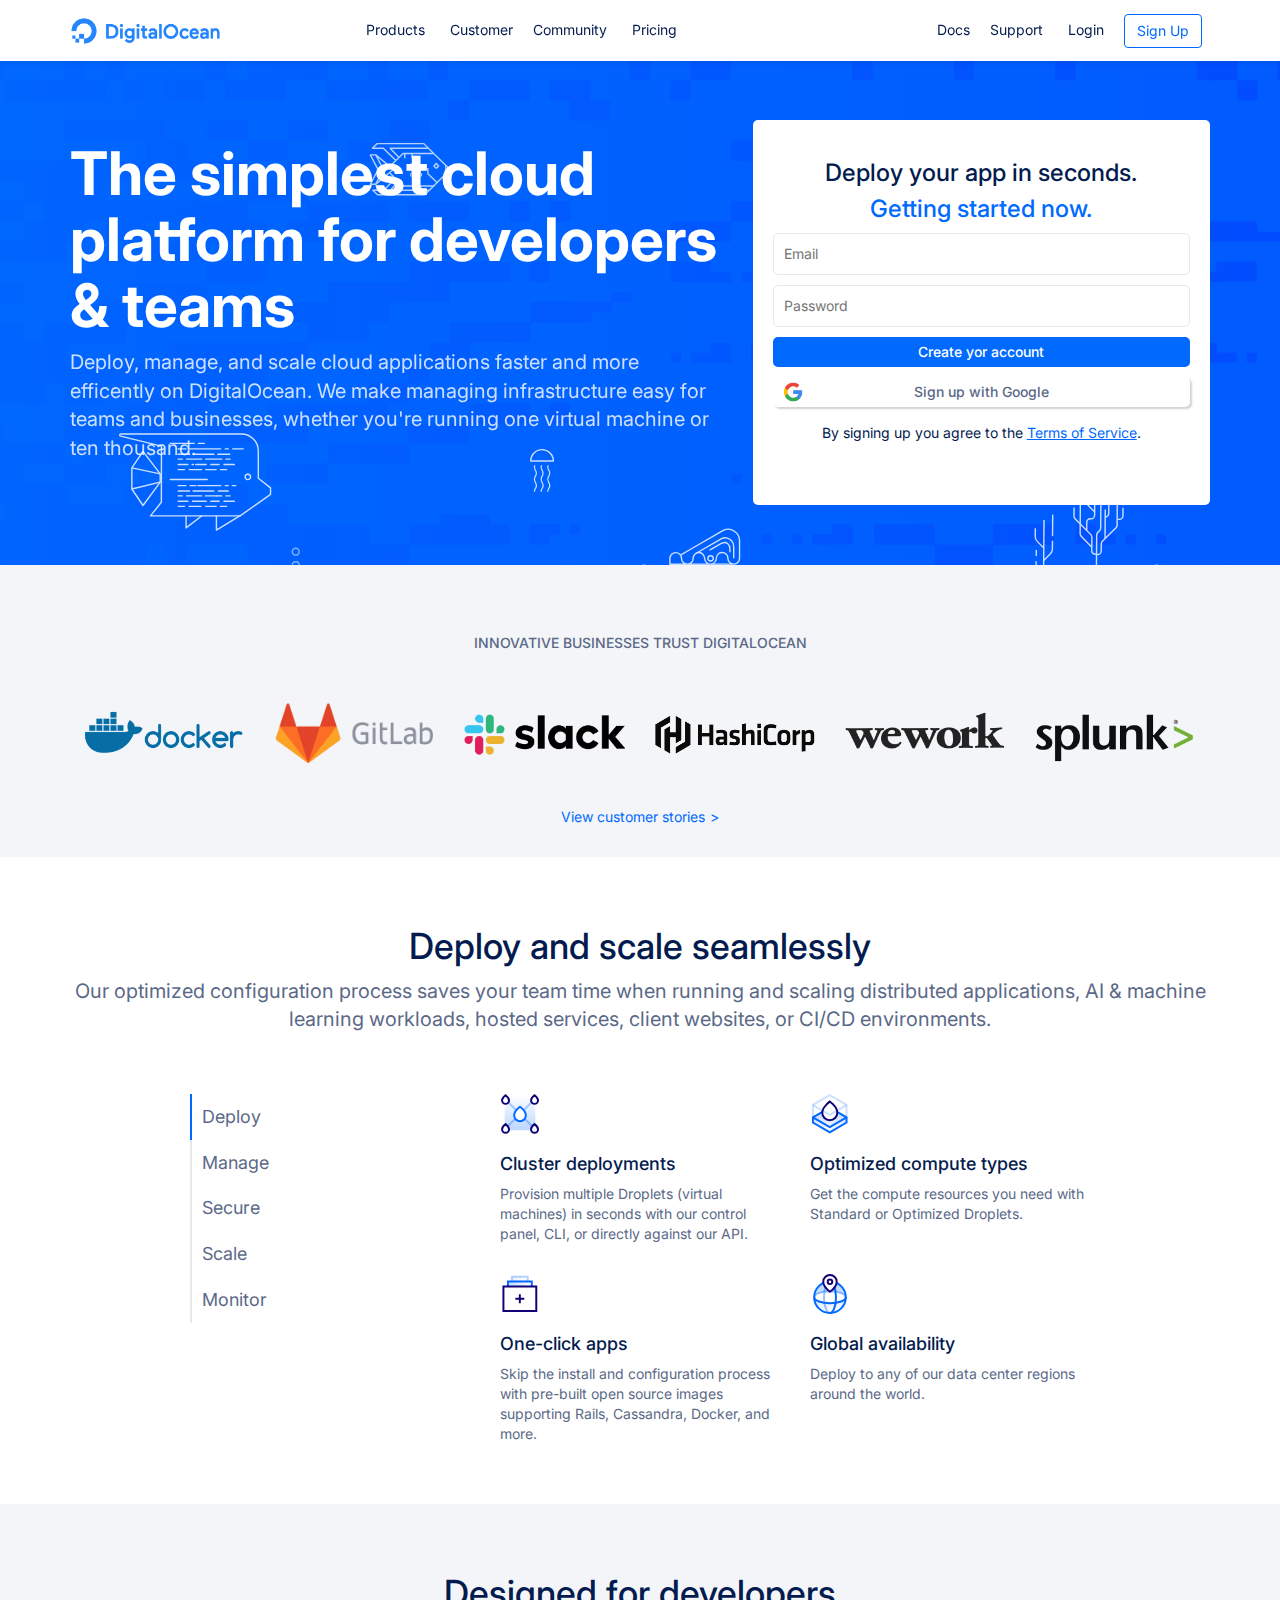
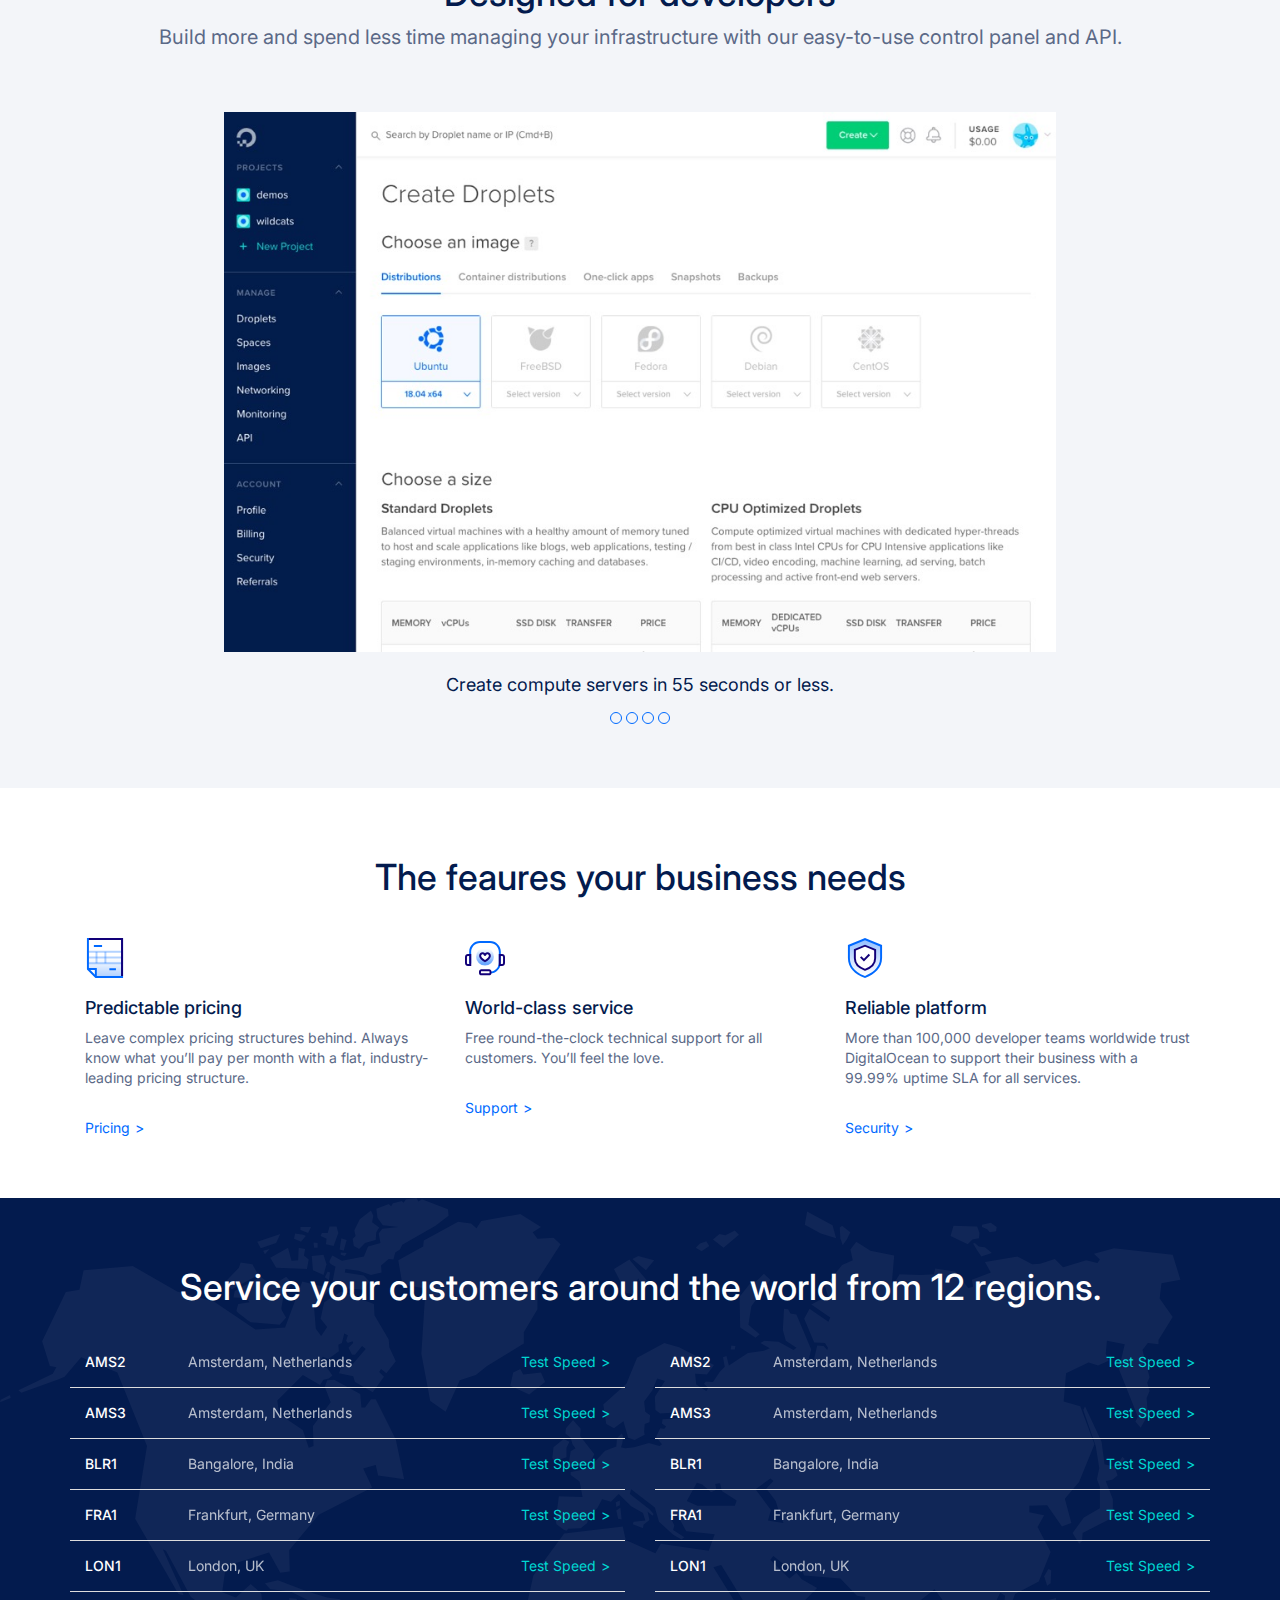
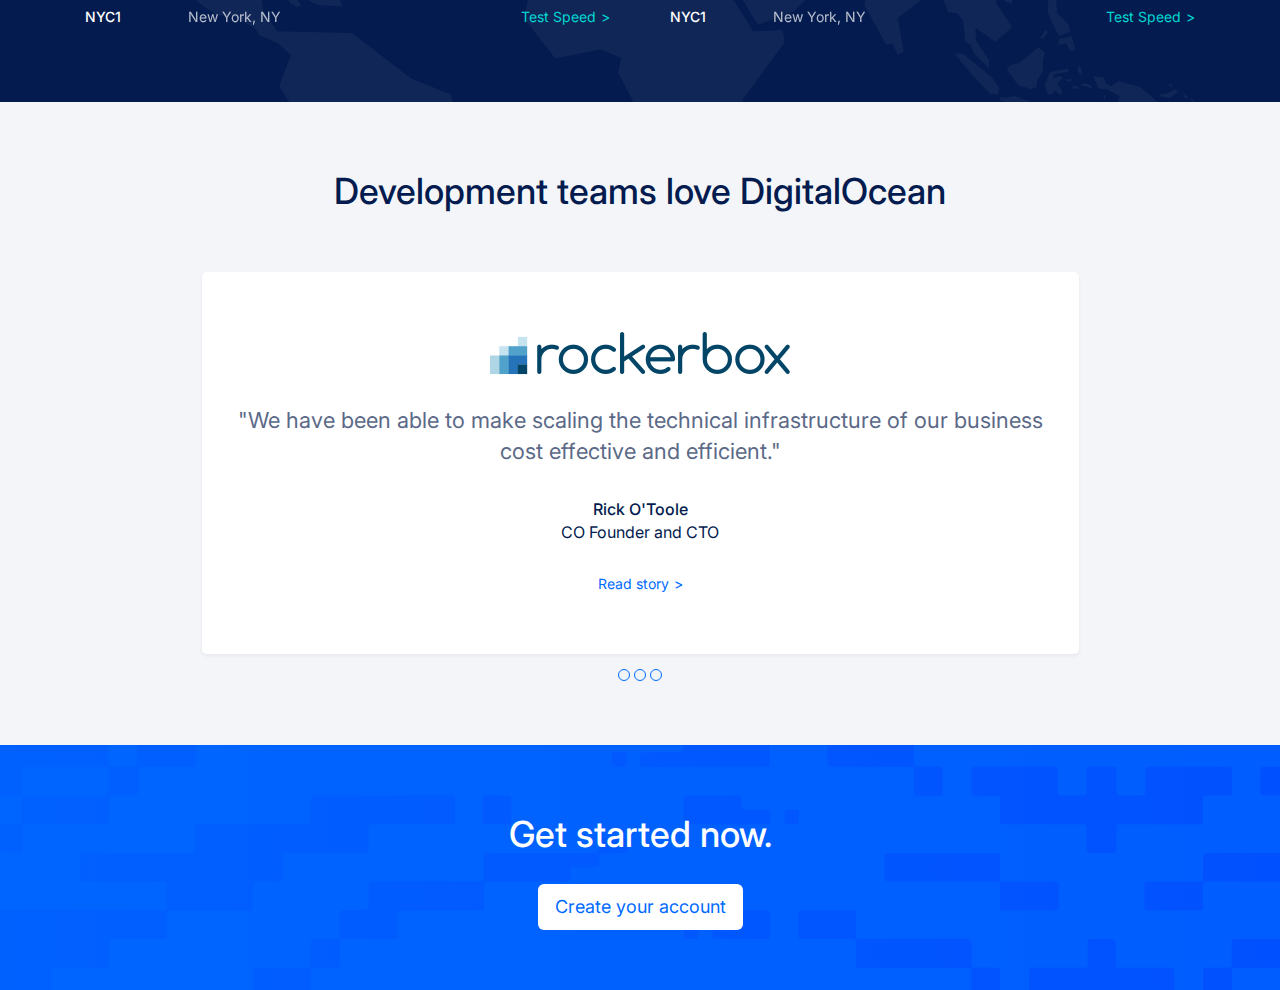
==== commit 629efd3b: "get started section" ====
--- a/index.html
+++ b/index.html
@@ -343,8 +343,16 @@
             
 
         </section> 
-        <section id="get-started">
-
+        <section id="get-started">  
+            <div class="container">
+                <div class="row">
+                    <div class="col-xs-12 text-center">
+                        <h2 class="txt--white mg__b--30">Get started now.</h2>
+                        <button class="btn btn-lg btn--secondary">Create your account</button>
+                    </div>
+                </div>
+            </div>
+        
         </section> 
     </main>
     <footer>
--- a/css/style.css
+++ b/css/style.css
@@ -26,7 +26,6 @@
     max-width: 900px;
     margin: 0 auto;
 }
-
 /* /mix */
 
 /* helper class */
@@ -86,6 +85,10 @@
     margin-bottom: 60px;
     text-align: center;
 }
+
+.txt--white {
+    color: #fff;
+}
 /* /typo */
 
 /* buttons */
@@ -106,6 +109,13 @@
 
 button:focus {
     outline: none;
+}
+
+.btn--secondary, .btn--secondary:hover {
+    color: #006aff;
+}
+.btn--secondary:hover {
+    background-color: rgba(225,225,225,0.9);
 }
 /* buttons */
 
@@ -477,6 +487,7 @@
 }
 
 #reviews .reviews__cit {
+    margin-top: 10px;
     font-size: 22px;
 }
 
@@ -489,11 +500,27 @@
     margin-bottom: 0;
     font-weight: 500;
 }
-
-
-
 /* /reviews */
 
+/* get-strated */
+
+
+/* /get-strated */
+#get-started {
+    background-image: url("../img/bg-hero.svg");
+    background-size: 300%;
+    background-position: center;
+}
+/* get-started responsive */
+/* ---- from medium devices / desktops ----  */
+@media screen and (min-width:992px) {
+    #get-started {
+        background-size: 200%;
+    }
+   
+}
+/* /---- from medium devices / desktops ----  */
+/* /get-started responsive */
 
 
 
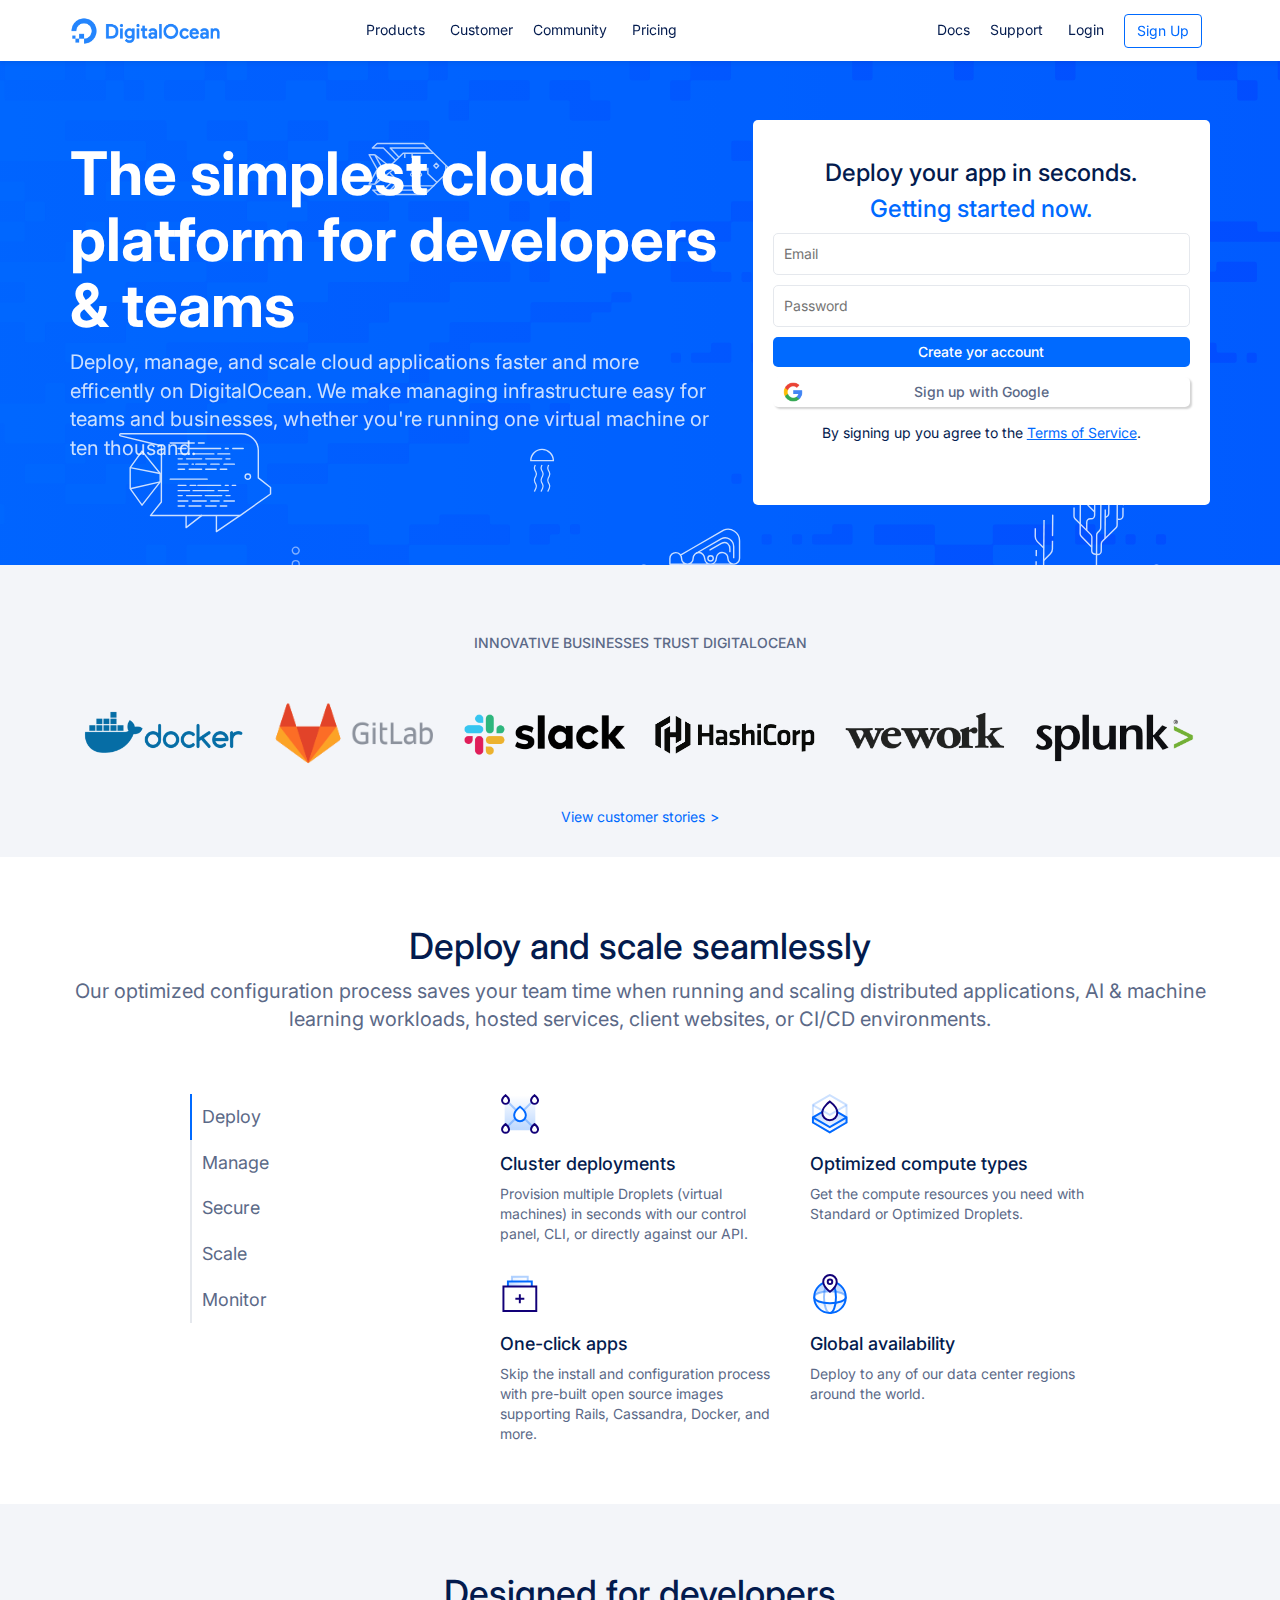
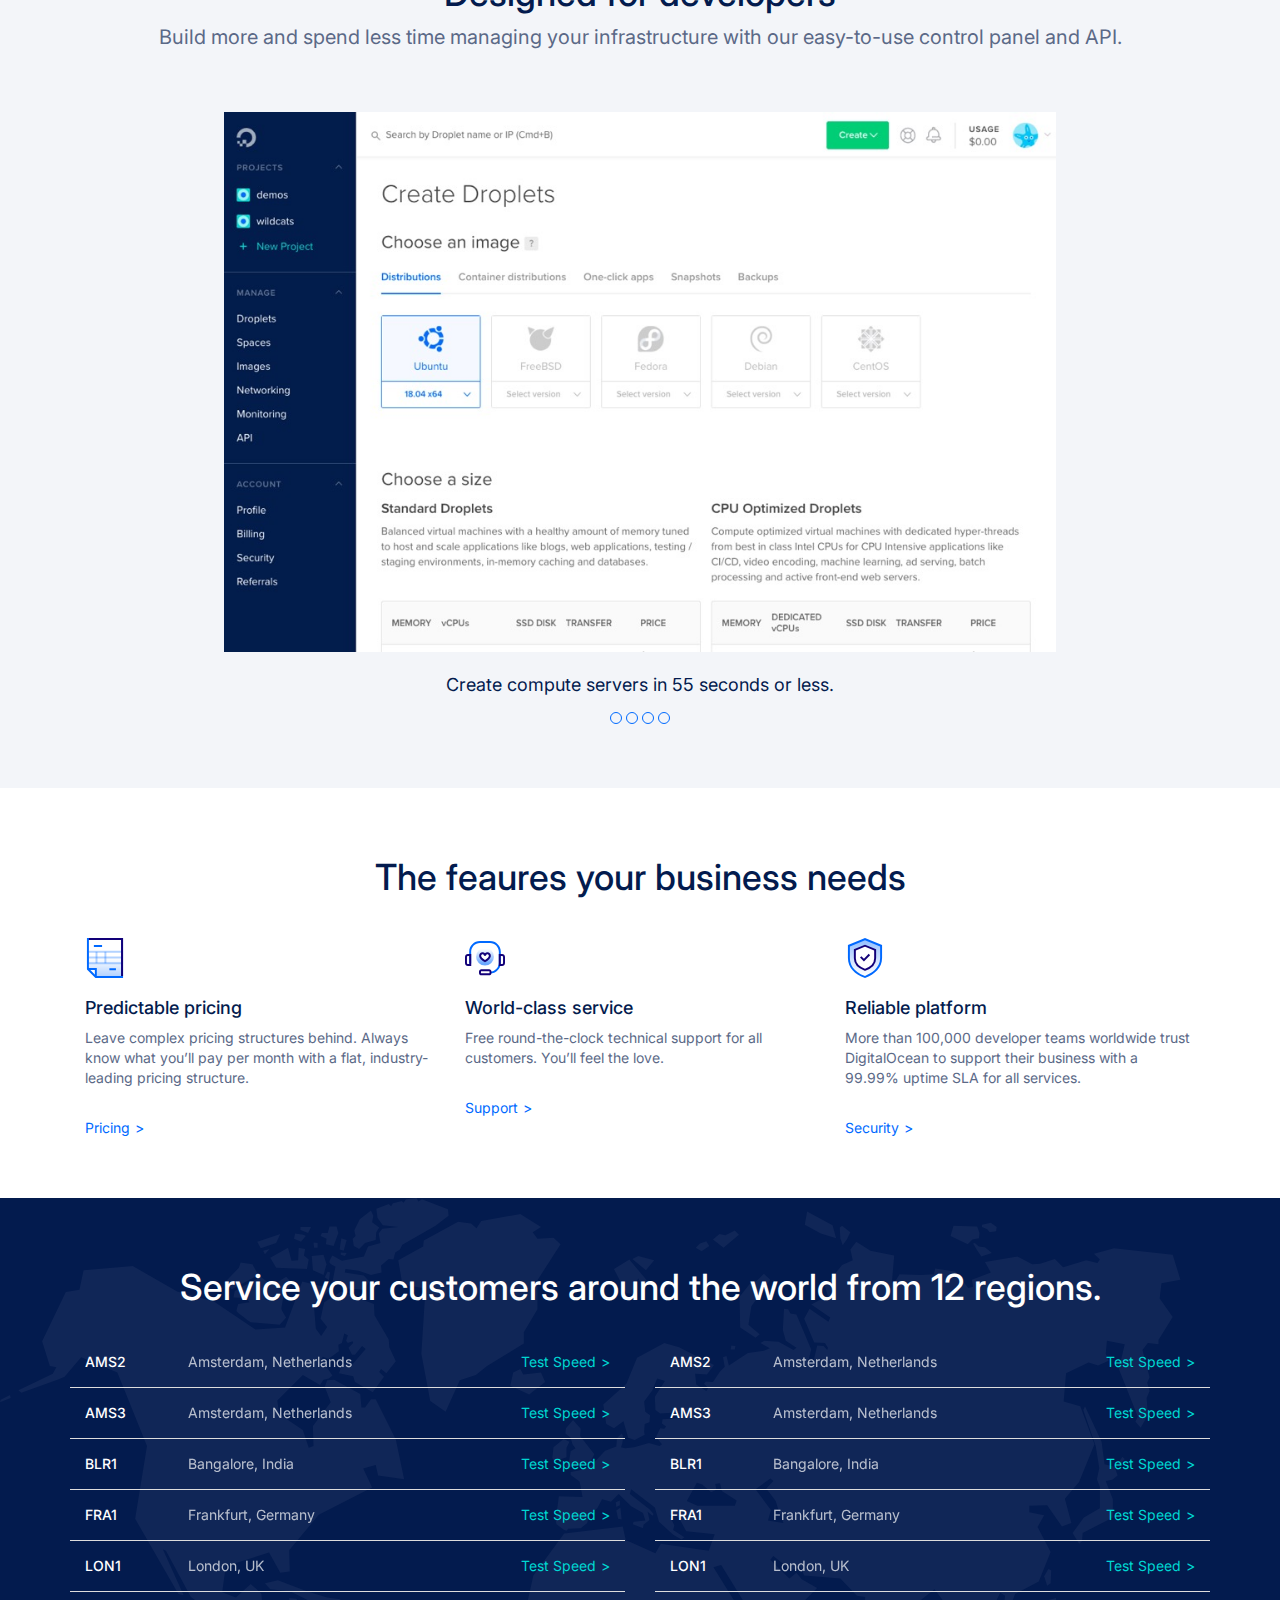
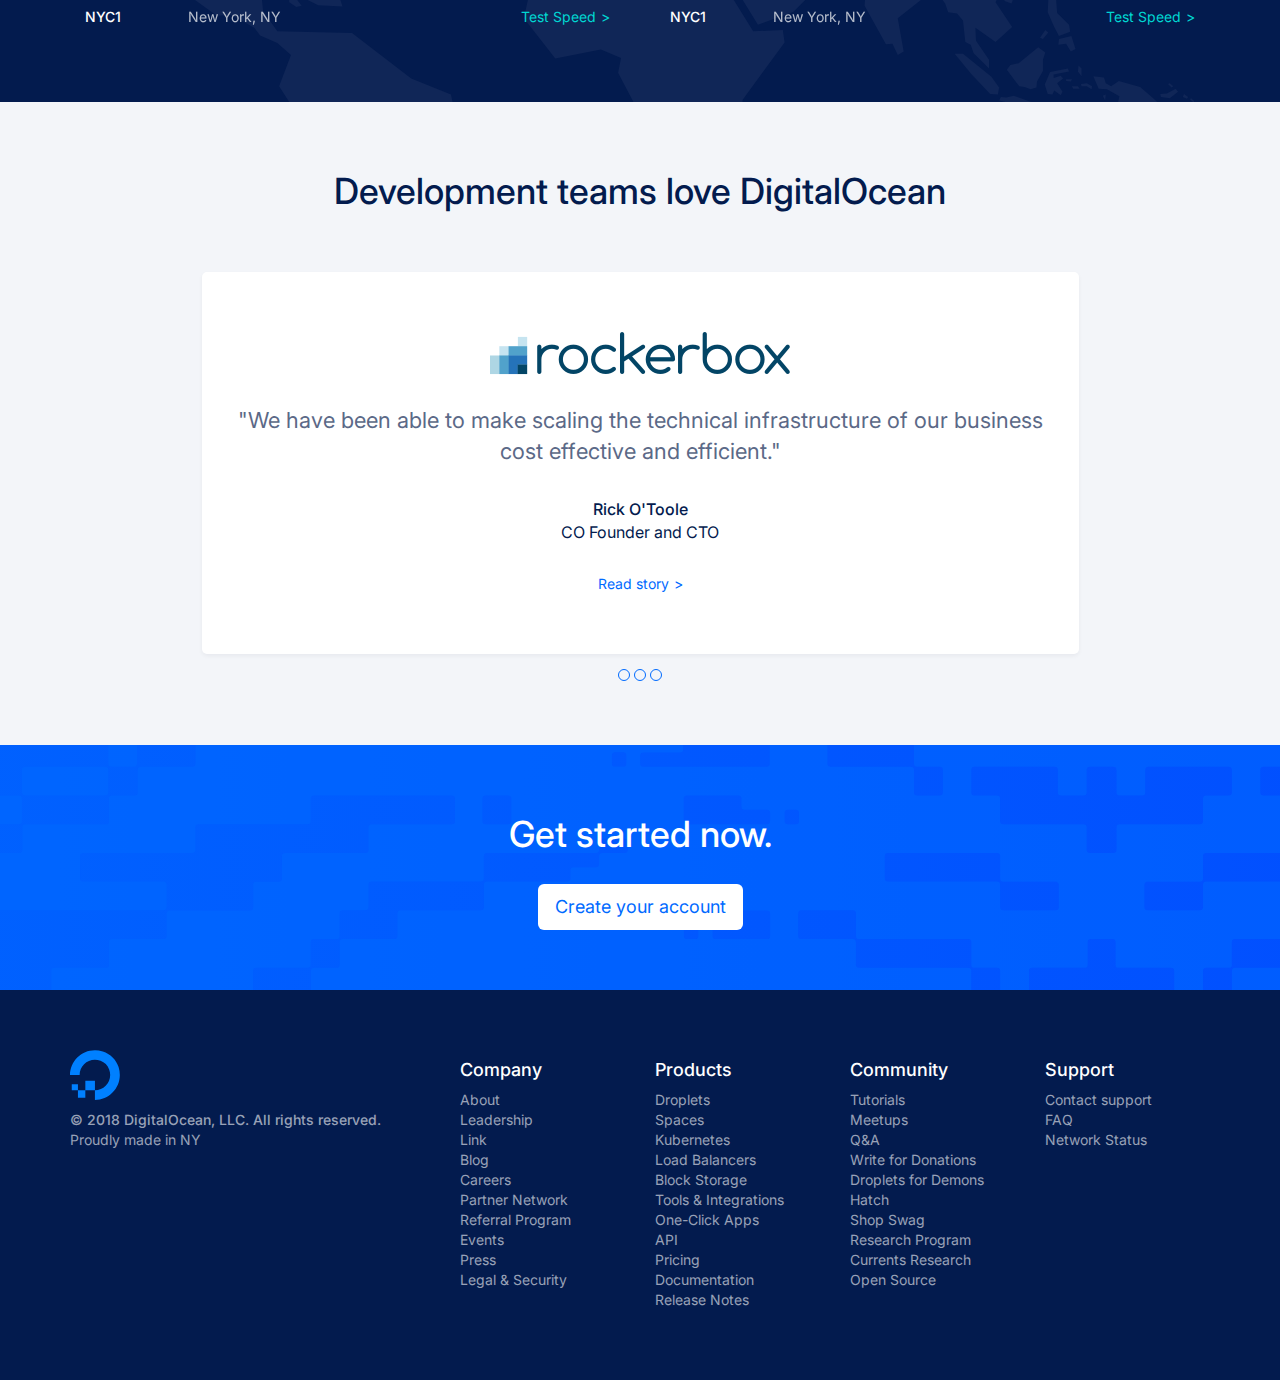
==== commit 84b17773: "footer" ====
--- a/index.html
+++ b/index.html
@@ -355,9 +355,92 @@
         
         </section> 
     </main>
-    <footer>
-        <!-- footer left -->
-        <!-- footer right -->
+    <footer class="bg--primary">
+        <div class="container">
+            <div class="row">
+             <!-- footer left --> 
+            <div class="col-xs-12 col-md-4">
+                <div class="footer__left">
+                    <img src="img/logo-small.svg" alt="DigitalOcean logo small">
+                    <p><strong>© 2018 DigitalOcean, LLC. All rights reserved.</strong><br>Proudly made in NY</p>
+                    <ul class="social-list list-inline">
+                        <li><a href="#"><i class="fab fa-twitter"></i></a></li>
+                        <li><a href="#"><i class="fab fa-facebook-square"></i></a></li>
+                        <li><a href="#"><i class="fab fa-instagram"></i></a></li>
+                        <li><a href="#"><i class="fab fa-youtube"></i></a></li>
+                        <li><a href="#"><i class="fab fa-linkedin"></i></a></li>
+
+                    </ul>
+                </div>
+            </div>
+            <!-- footer left -->
+            <!-- footer right -->
+            <div class="col-xs-12 col-md-8">
+                <div class="footer__right">
+                    <div class="row">
+                        <div class="col-xs-12 col-sm-6 col-md-3">
+                            <h4>Company</h4>
+                            <ul>
+                                <li><a href="">About</a></li>
+                                <li><a href="">Leadership</a></li>
+                                <li><a href="">Link</a></li>
+                                <li><a href="">Blog</a></li>
+                                <li><a href="">Careers</a></li>
+                                <li><a href="">Partner Network</a></li>
+                                <li><a href="">Referral Program</a></li>
+                                <li><a href="">Events</a></li>
+                                <li><a href="">Press</a></li>
+                                <li><a href="">Legal & Security</a></li>  
+                            </ul>
+                        </div>
+                        <div class="col-xs-12 col-sm-6 col-md-3">
+                            <h4>Products</h4>
+                            <ul>
+                                <li><a href="">Droplets</a></li>
+                                <li><a href="">Spaces</a></li>
+                                <li><a href="">Kubernetes</a></li>
+                                <li><a href="">Load Balancers</a></li>
+                                <li><a href="">Block Storage</a></li>
+                                <li><a href="">Tools & Integrations</a></li>
+                                <li><a href="">One-Click Apps</a></li>
+                                <li><a href="">API</a></li>
+                                <li><a href="">Pricing</a></li>
+                                <li><a href="">Documentation</a></li>  
+                                <li><a href="">Release Notes</a></li>  
+                            </ul>
+                        </div> 
+                        <div class="col-xs-12 col-sm-6 col-md-3">
+                            <h4>Community</h4>
+                            <ul>
+                                <li><a href="">Tutorials</a></li>
+                                <li><a href="">Meetups</a></li>
+                                <li><a href="">Q&A</a></li>
+                                <li><a href="">Write for Donations</a></li>
+                                <li><a href="">Droplets for Demons</a></li>
+                                <li><a href="">Hatch</a></li>
+                                <li><a href="">Shop Swag</a></li>
+                                <li><a href="">Research Program</a></li>
+                                <li><a href="">Currents Research</a></li>
+                                <li><a href="">Open Source</a></li>  
+                            </ul>
+                        </div> 
+                        <div class="col-xs-12 col-sm-6 col-md-3">
+                            <h4>Support</h4>
+                            <ul>
+                                <li><a href="">Contact support</a></li>
+                                <li><a href="">FAQ</a></li>
+                                <li><a href="">Network Status</a></li>
+                            </ul>
+                        </div> 
+                    </div> 
+                </div>
+               
+                   
+            </div>
+            <!-- footer right -->
+        </div>
+        
+
     </footer>
 </body>
 </html>--- a/css/style.css
+++ b/css/style.css
@@ -25,6 +25,10 @@
 .container__small {
     max-width: 900px;
     margin: 0 auto;
+}
+
+ul {
+    list-style: none;
 }
 /* /mix */
 
@@ -183,7 +187,7 @@
 /* header */
 
 /* main */
-section {
+section, footer {
     padding: 60px 0;
 }
 
@@ -517,18 +521,49 @@
     #get-started {
         background-size: 200%;
     }
-   
 }
 /* /---- from medium devices / desktops ----  */
 /* /get-started responsive */
-
-
-
-
-
-
-
-
-
-
 /* /main */
+
+/* footer */
+footer p, 
+footer a, 
+.social-list li a {
+    color: rgba(255, 255, 255, .6);
+}
+
+.footer__left img {
+    margin-bottom: 10px;
+}
+.footer__left p {
+    margin-bottom: 10px;
+    font-size: 14px;
+}
+strong {
+    font-weight: 500;
+}
+
+.social-list li a{
+    font-size: 20px;
+}
+
+footer a:hover {
+    color: #006aff;
+    text-decoration: none;
+}
+
+.footer__right h4 {
+    color: #fff;
+}
+
+.footer__right ul {
+    padding-left: 0;
+}
+
+
+
+
+
+/* /footer */
+
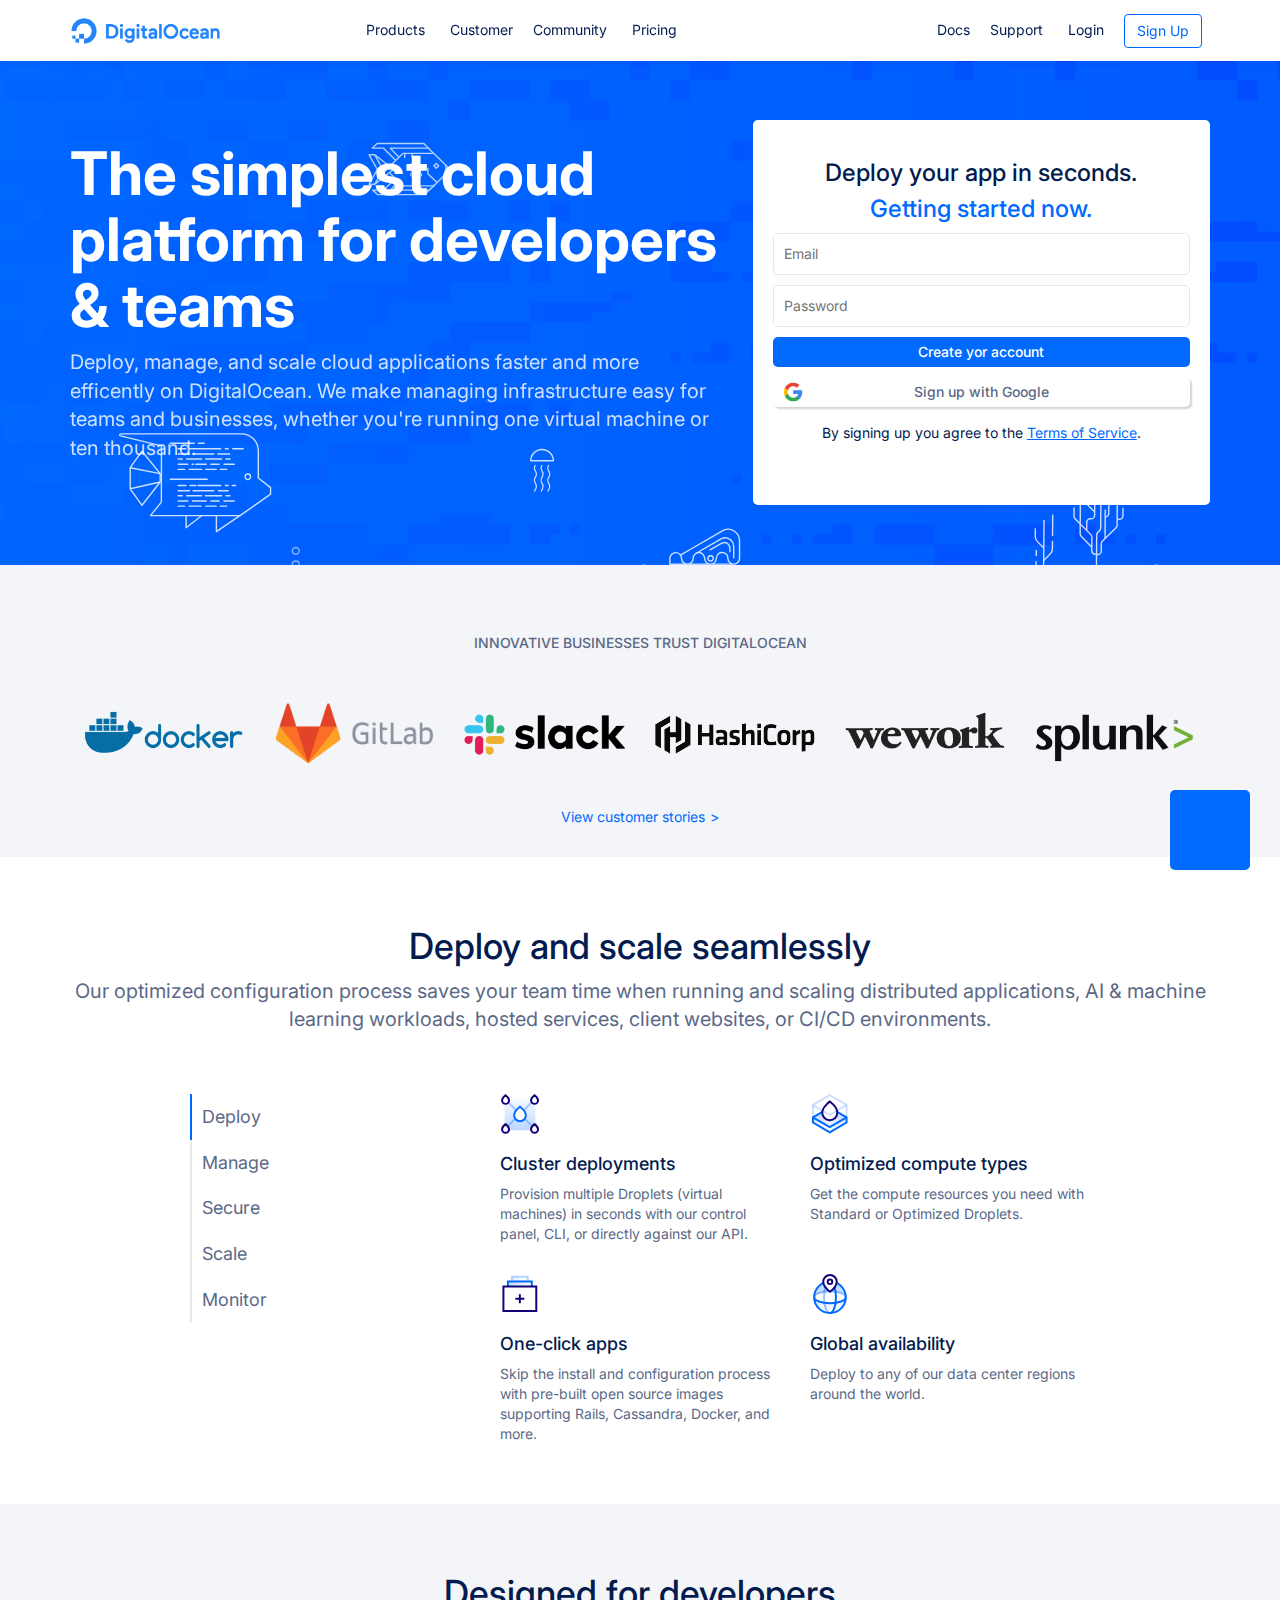
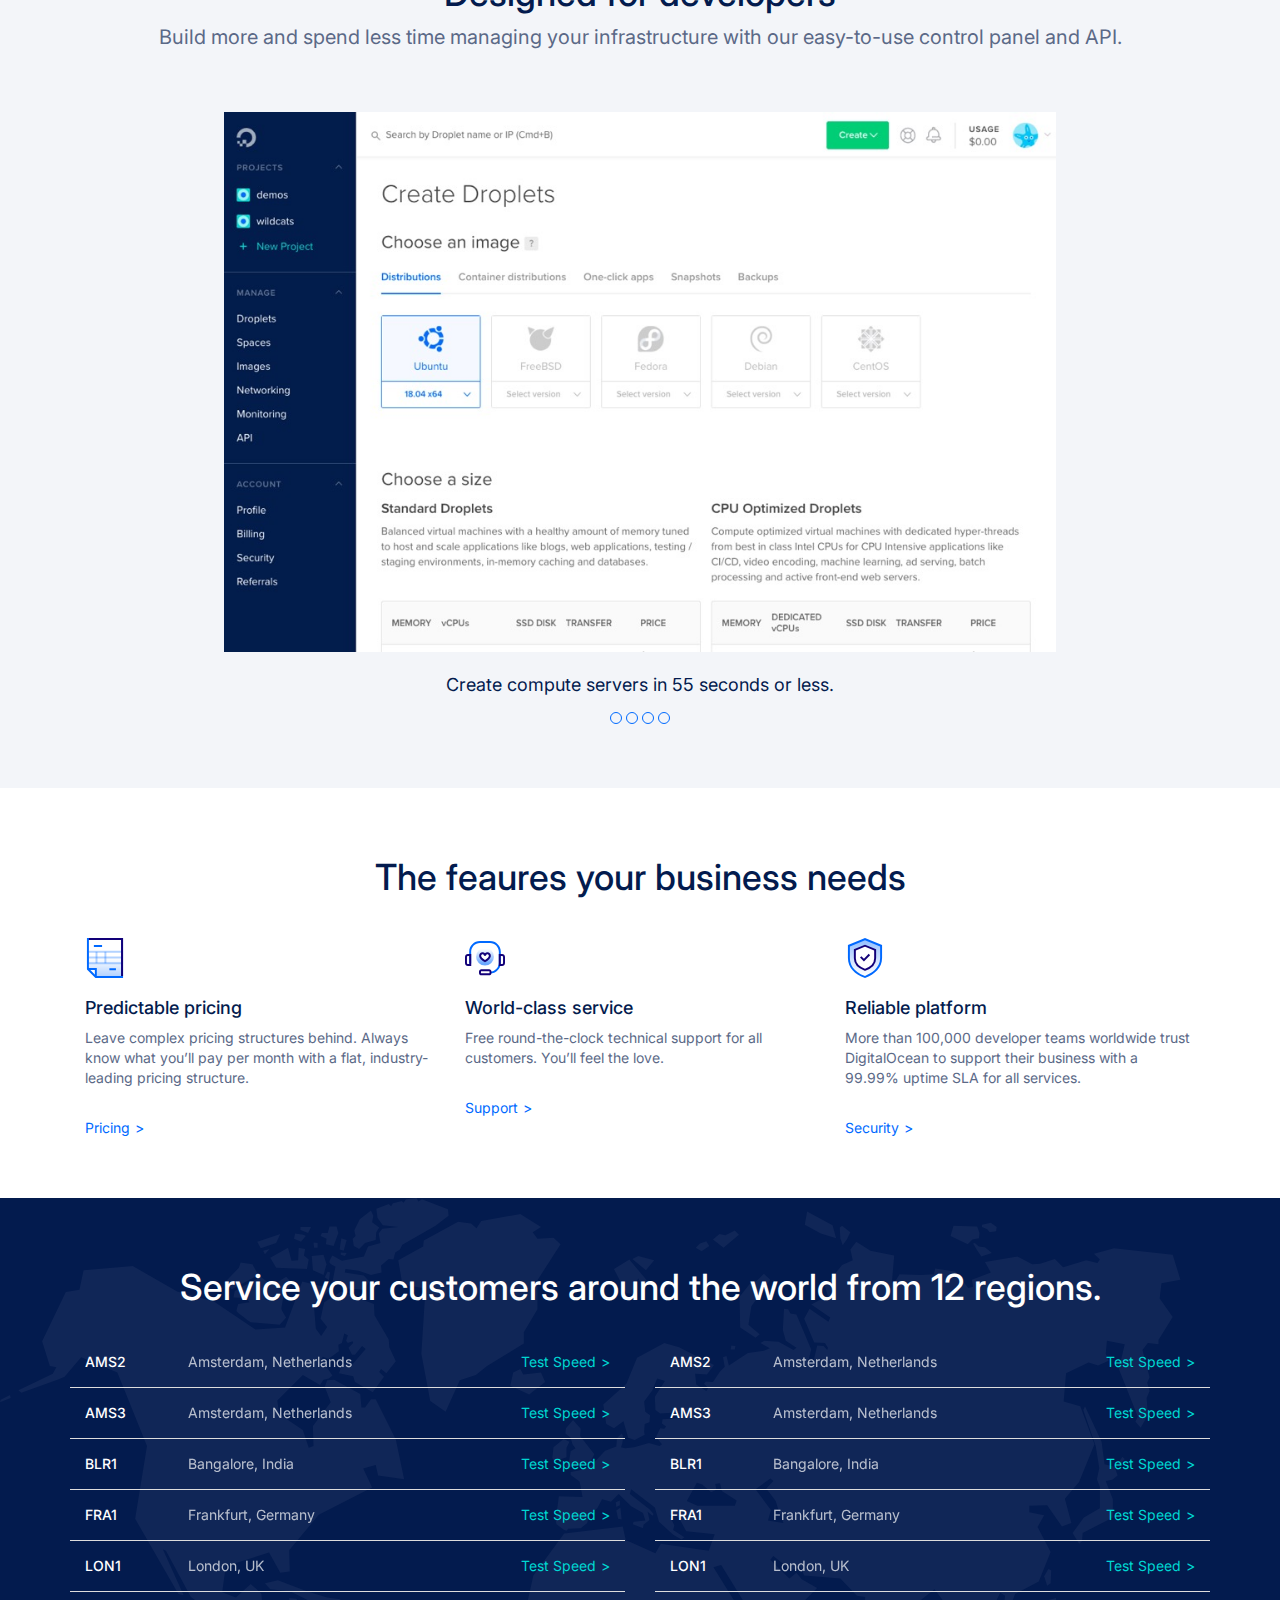
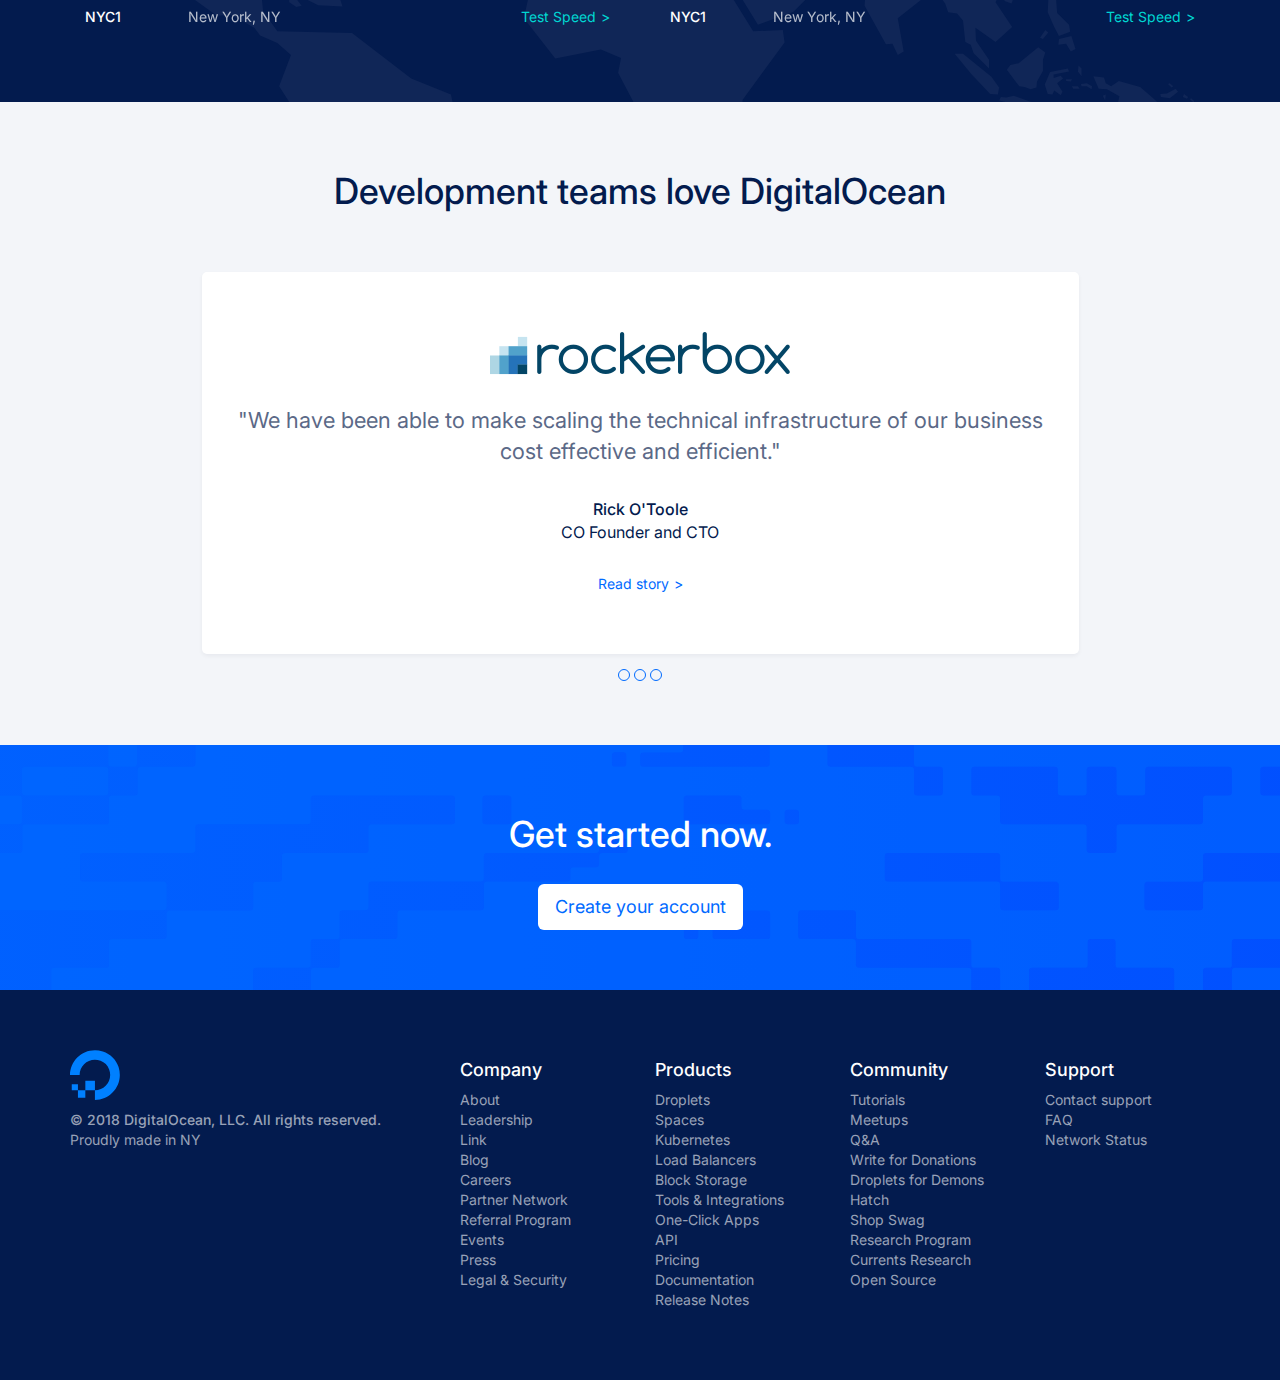
==== commit d62794f8: "bot base" ====
--- a/index.html
+++ b/index.html
@@ -439,8 +439,13 @@
             </div>
             <!-- footer right -->
         </div>
-        
-
     </footer>
+
+    <div class="bot debug">
+
+
+    </div>
+
+
 </body>
 </html>--- a/css/style.css
+++ b/css/style.css
@@ -560,10 +560,17 @@
 .footer__right ul {
     padding-left: 0;
 }
-
-
-
-
-
 /* /footer */
 
+/* bot */
+.bot {
+    height: 80px;
+    width: 80px;
+    border-radius: 5px;
+    background-color: #006aff;
+    position: fixed;
+    bottom: 30px;
+    right: 30px;
+    background-image: ;
+}
+/* /bot */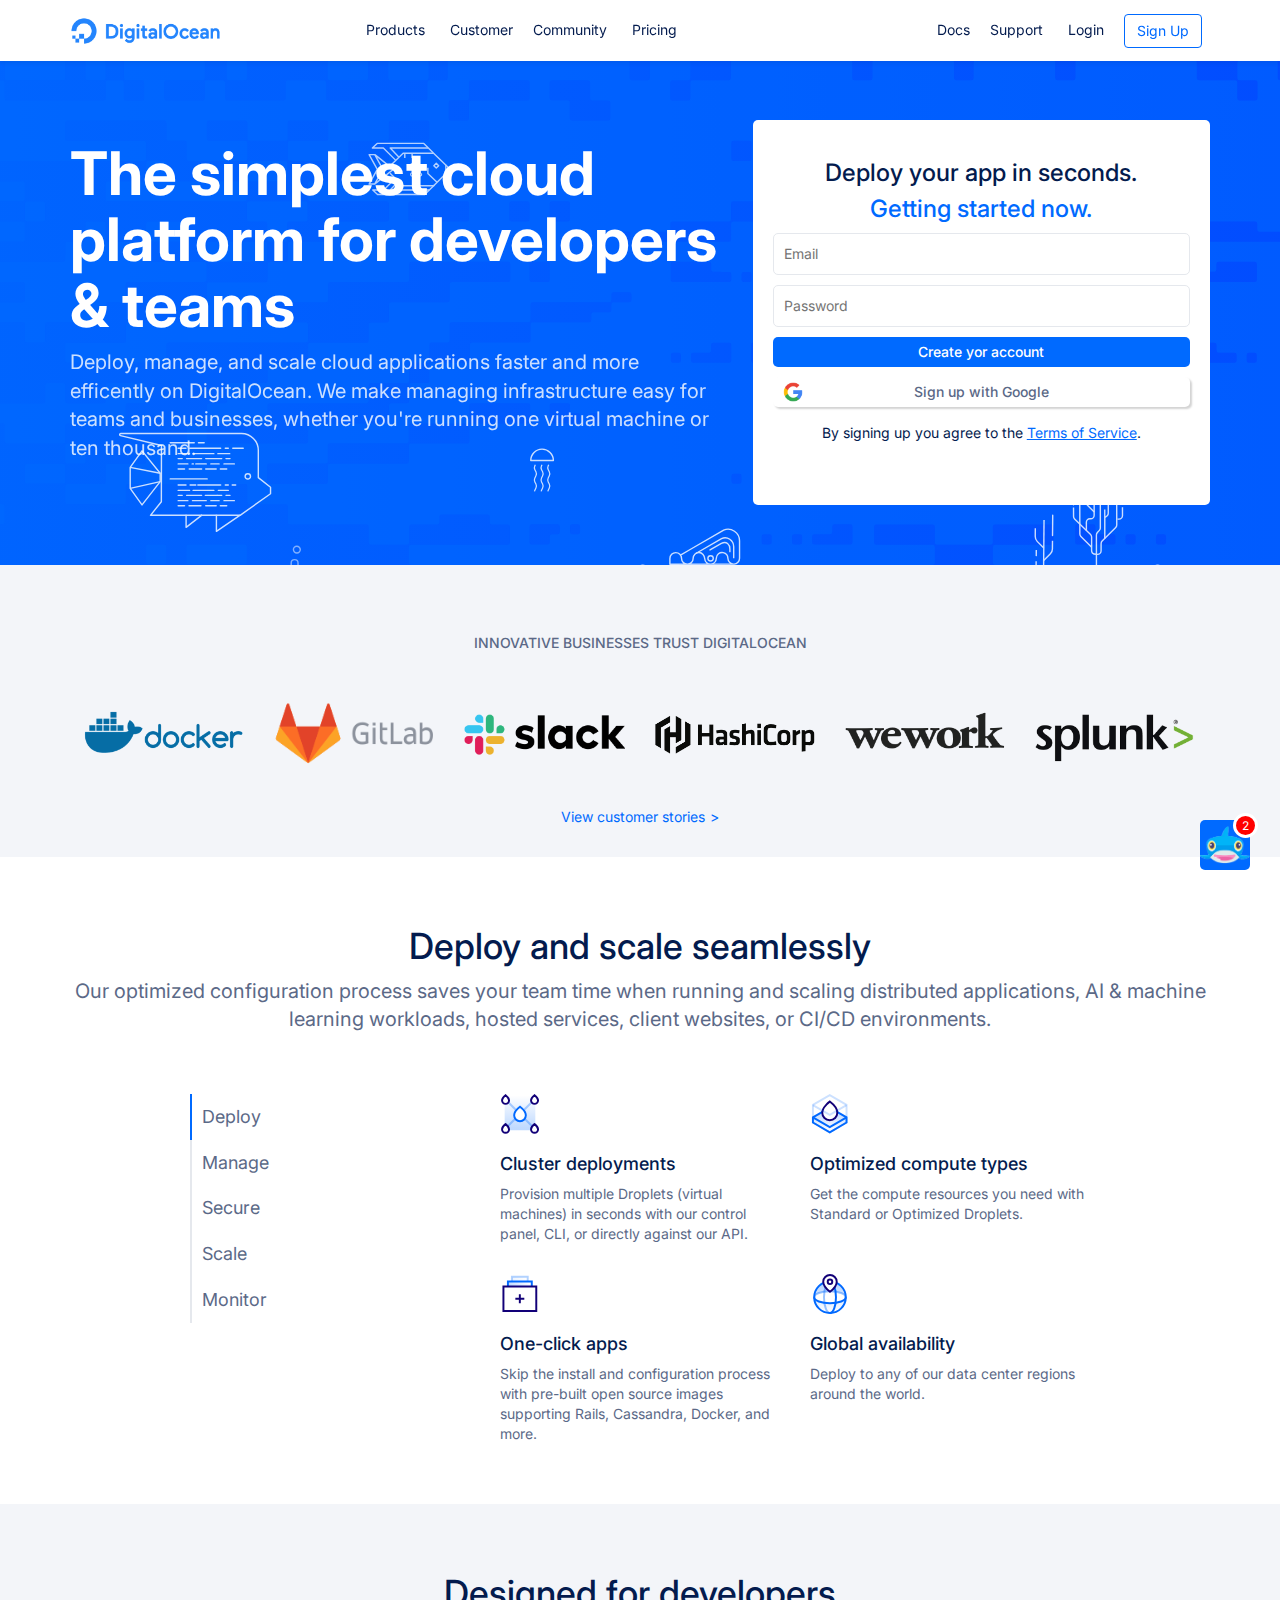
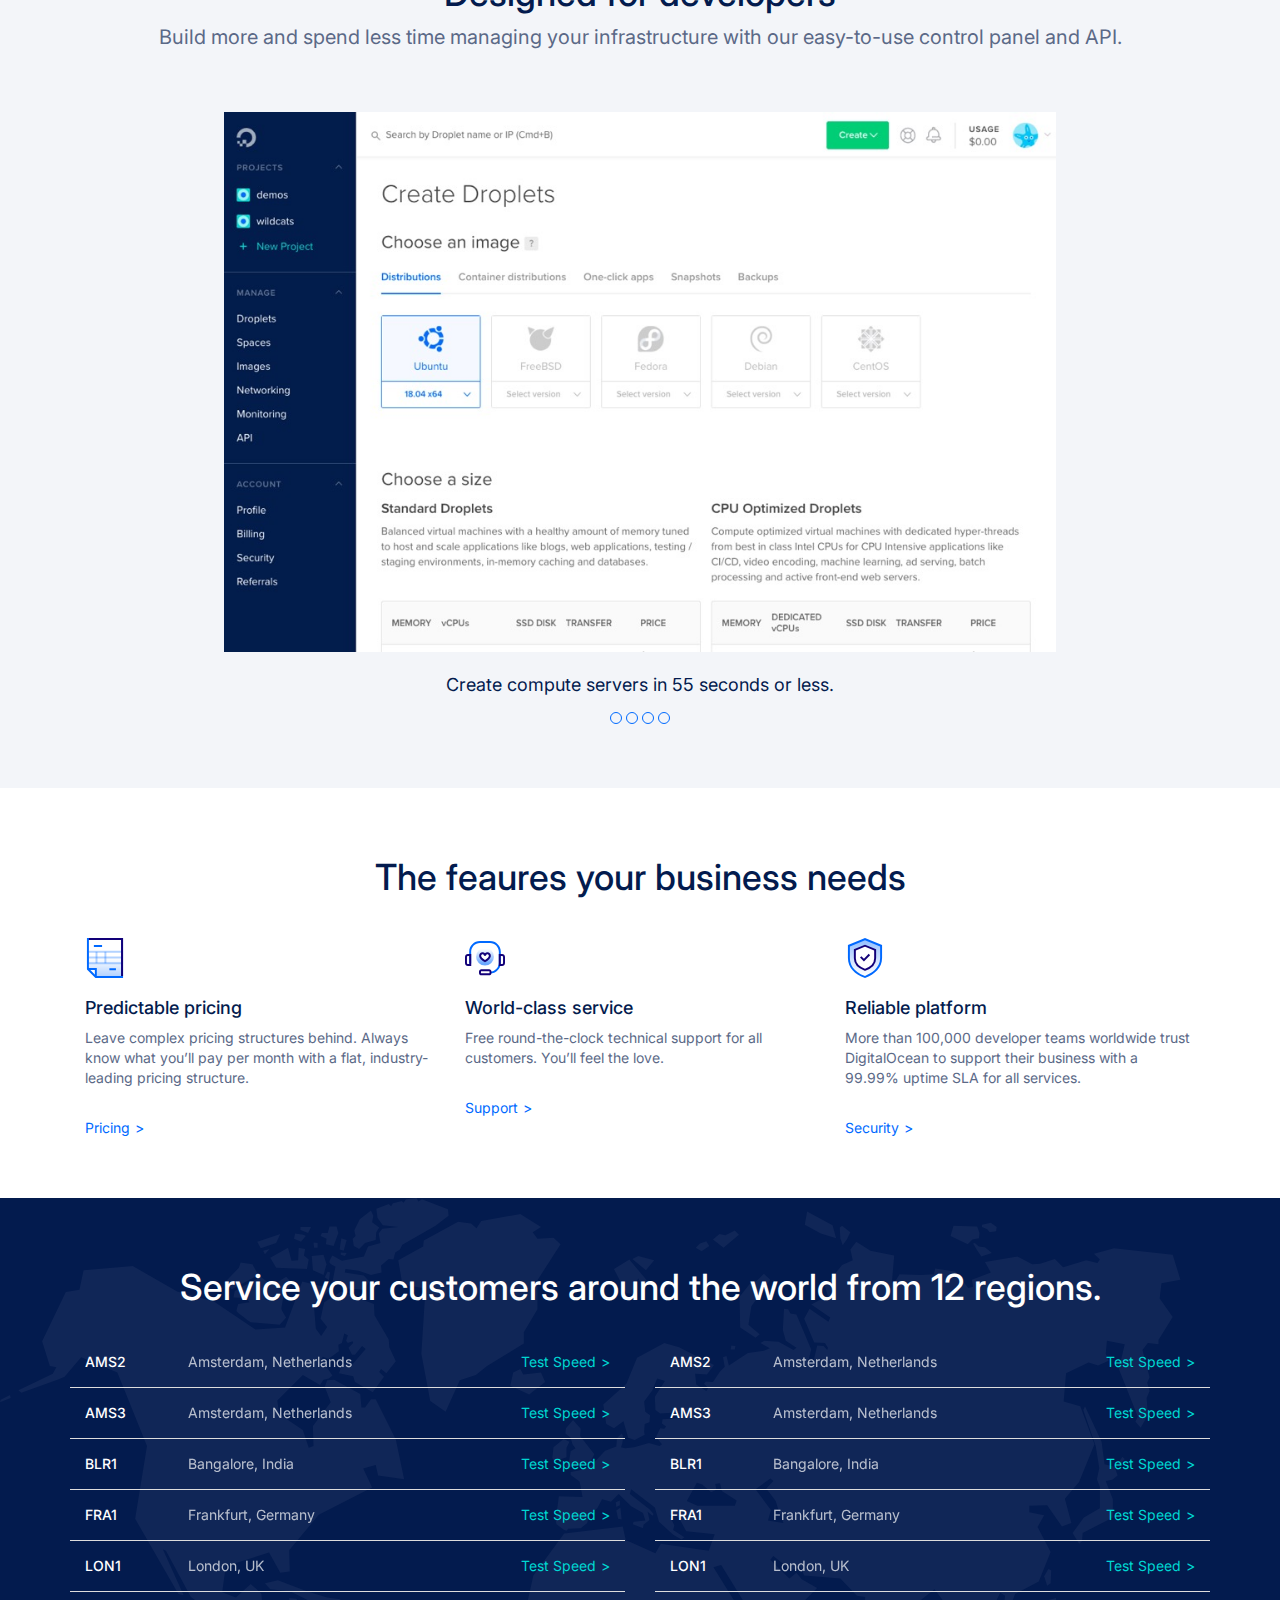
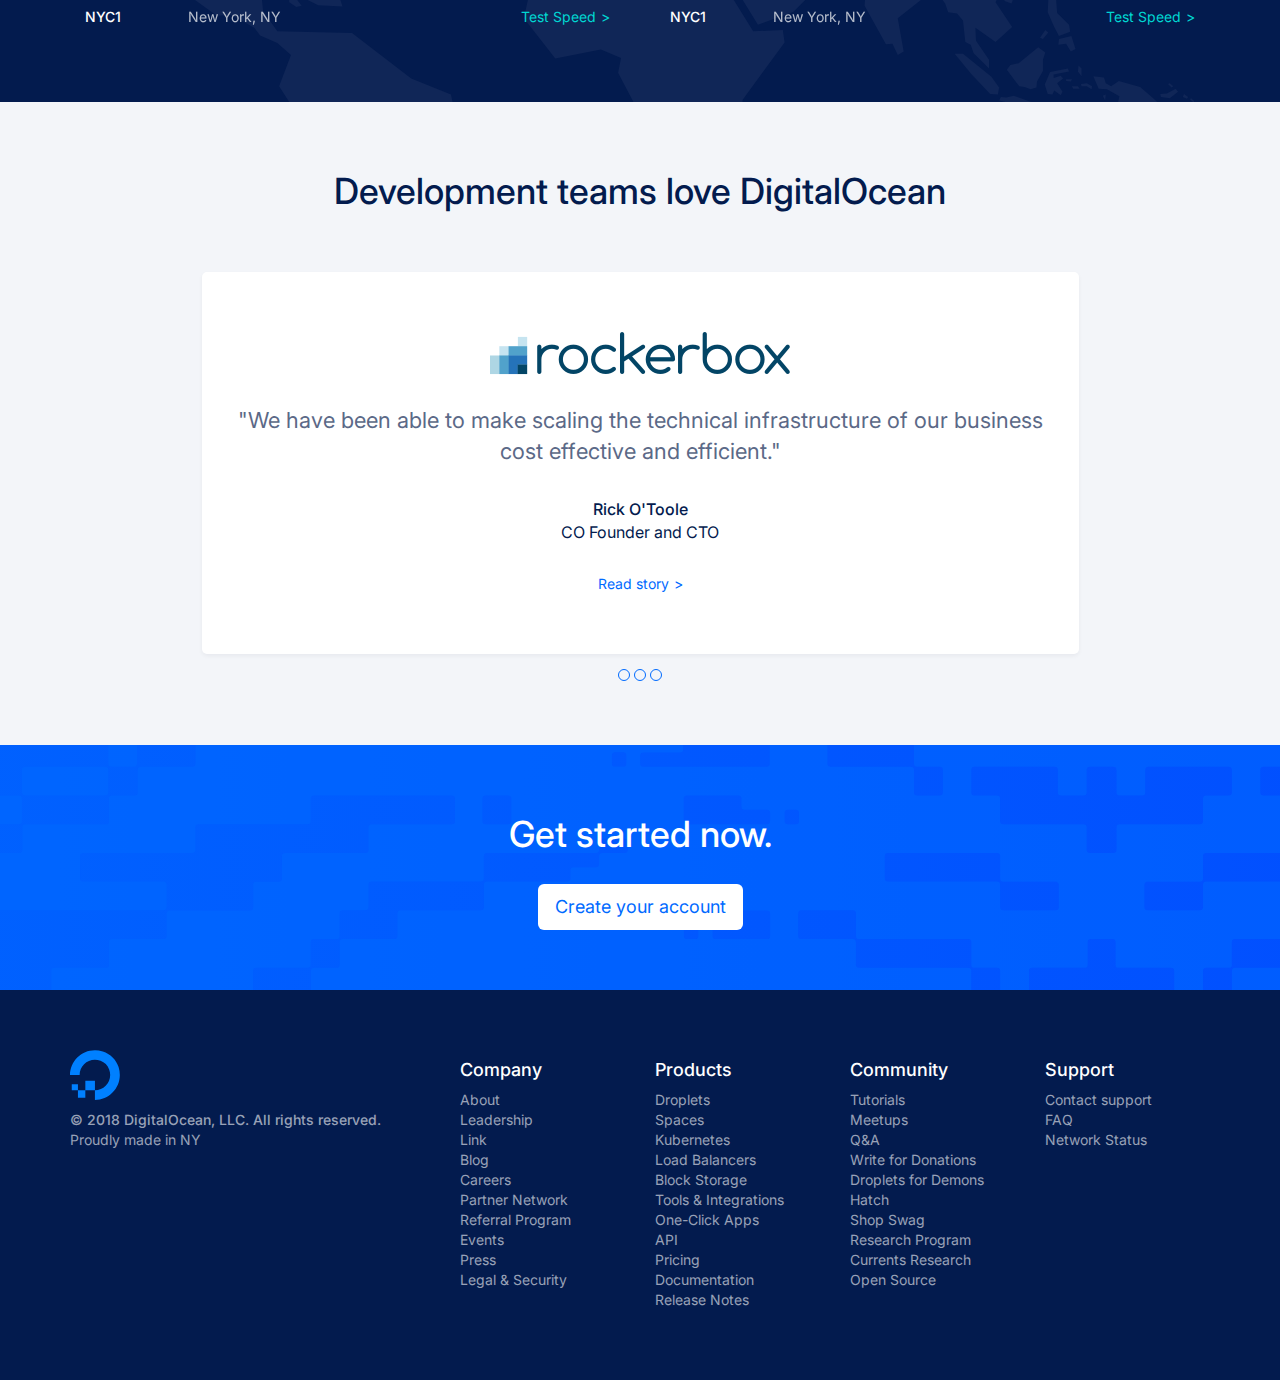
==== commit 06325eb3: "bot" ====
--- a/index.html
+++ b/index.html
@@ -441,7 +441,20 @@
         </div>
     </footer>
 
-    <div class="bot debug">
+    <div class="bot">
+        <div class="bot__text">
+            <p>Can I help answer any questions you have about DigitalOcean?</p>
+            <div class="arrow-right"></div>
+        </div>
+
+        <div class="bot__avatar">
+            <div class="bot__notifications">
+                <p class="txt--white">2</p>
+            </div>
+        </div>
+       
+       
+
 
 
     </div>
--- a/css/style.css
+++ b/css/style.css
@@ -564,13 +564,72 @@
 
 /* bot */
 .bot {
-    height: 80px;
-    width: 80px;
-    border-radius: 5px;
-    background-color: #006aff;
     position: fixed;
     bottom: 30px;
     right: 30px;
-    background-image: ;
-}
+}
+
+.bot > div {
+    border-radius: 5px;
+    vertical-align: bottom;
+}
+
+.bot__text {
+    background-color: #fff;
+    padding: 10px;
+    max-width: 250px;
+    position: relative;
+    margin-right: 15px;
+    display: none;
+}
+.bot__text p {
+    margin: 0;
+    font-size: 14px;
+    color: #031b4e;
+}
+
+.bot__avatar {
+    display: inline-block;
+    height: 50px;
+    width: 50px;
+    background-color: #006aff;
+    background-image: url("../img/Sammy_Shark.png");
+    background-size: contain;
+    background-repeat: no-repeat;
+    background-position: center;
+    position: relative;
+}
+.bot__notifications {
+    position: absolute;
+    left: 65%;
+    bottom: 65%;
+    background-color: red;
+    height: 25px;
+    width: 25px;
+    border-radius: 50%;
+    border: 3px solid #fff;
+}
+.bot__notifications p {
+    font-size: 12px;
+    line-height: 19px;
+    text-align: center;
+}
+
+.arrow-right {
+    width: 0; 
+    height: 0; 
+    border-top: 8px solid transparent;
+    border-bottom: 8px solid transparent;
+    border-left: 8px solid #fff;
+    position: absolute;
+    left: 100%;
+    bottom: 10px;
+}
+
+.bot:hover .bot__text {
+    display: inline-block;
+}
+
+
+
 /* /bot */